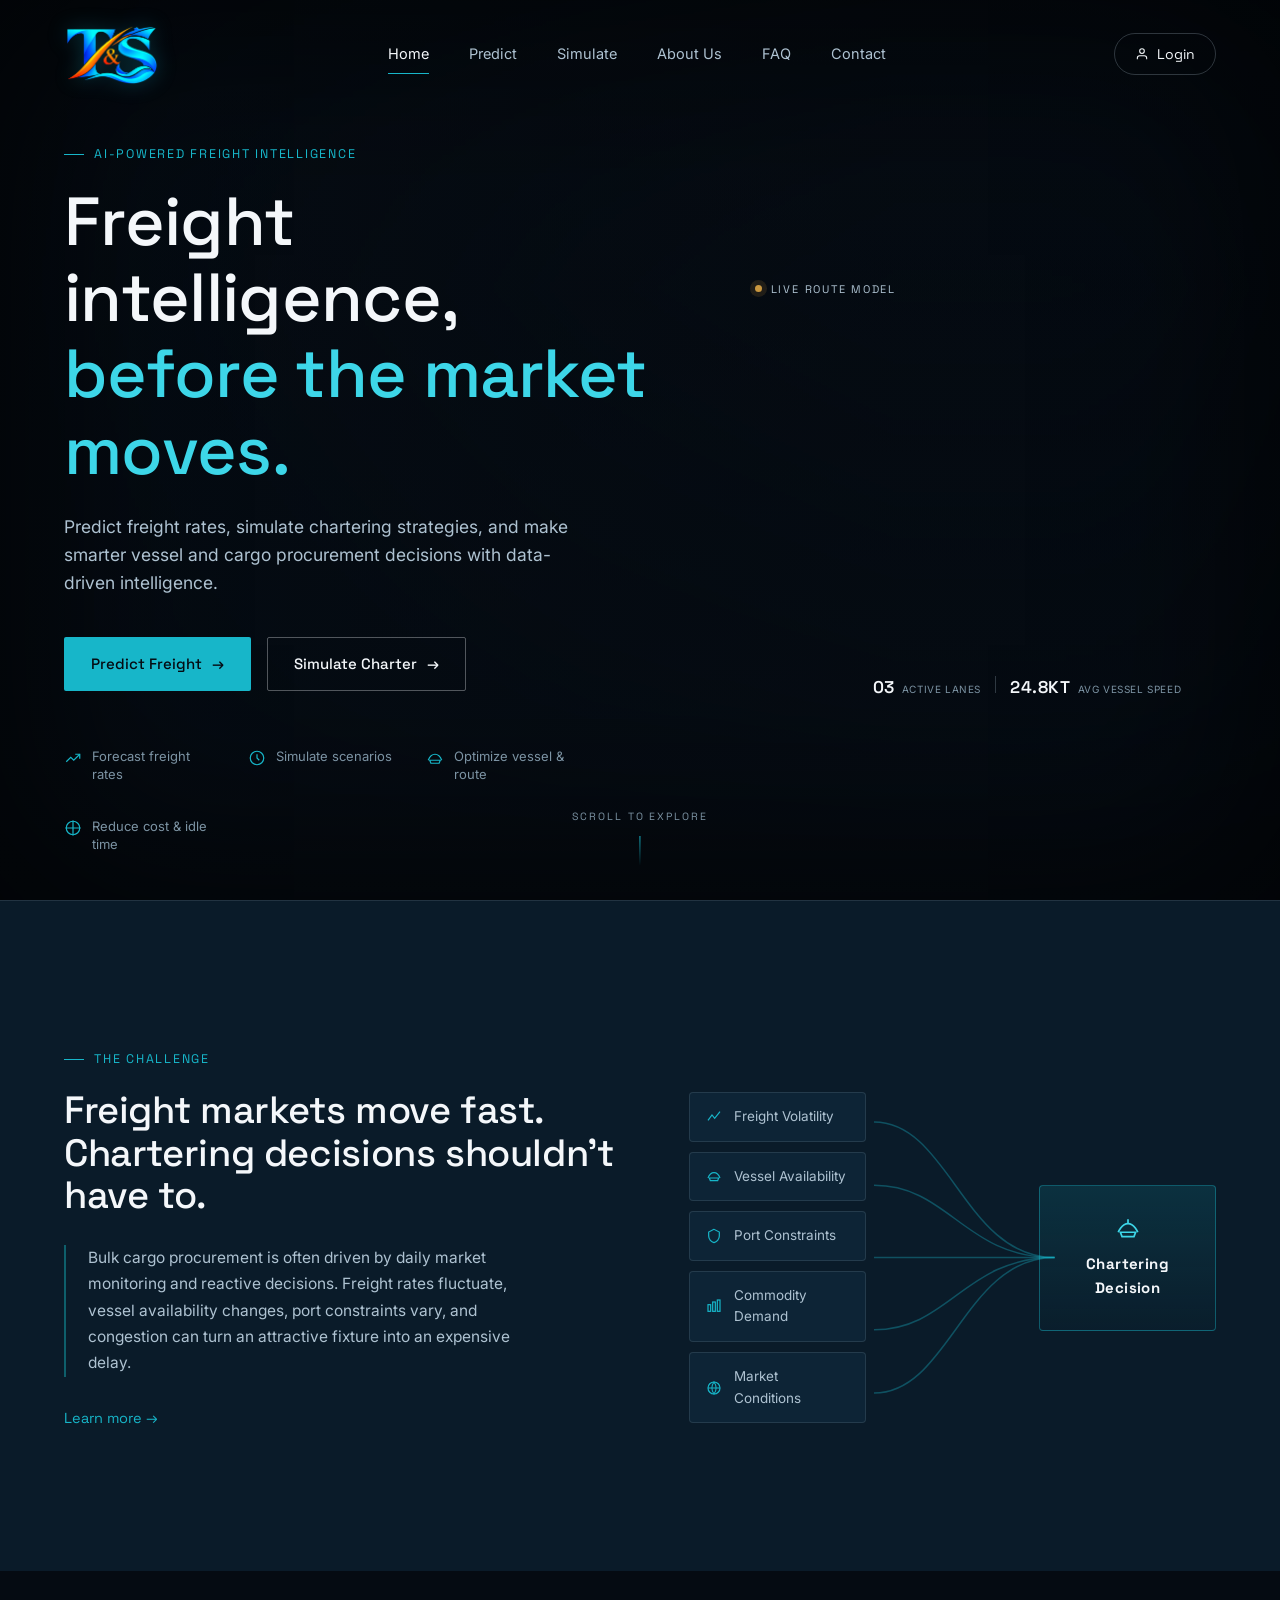
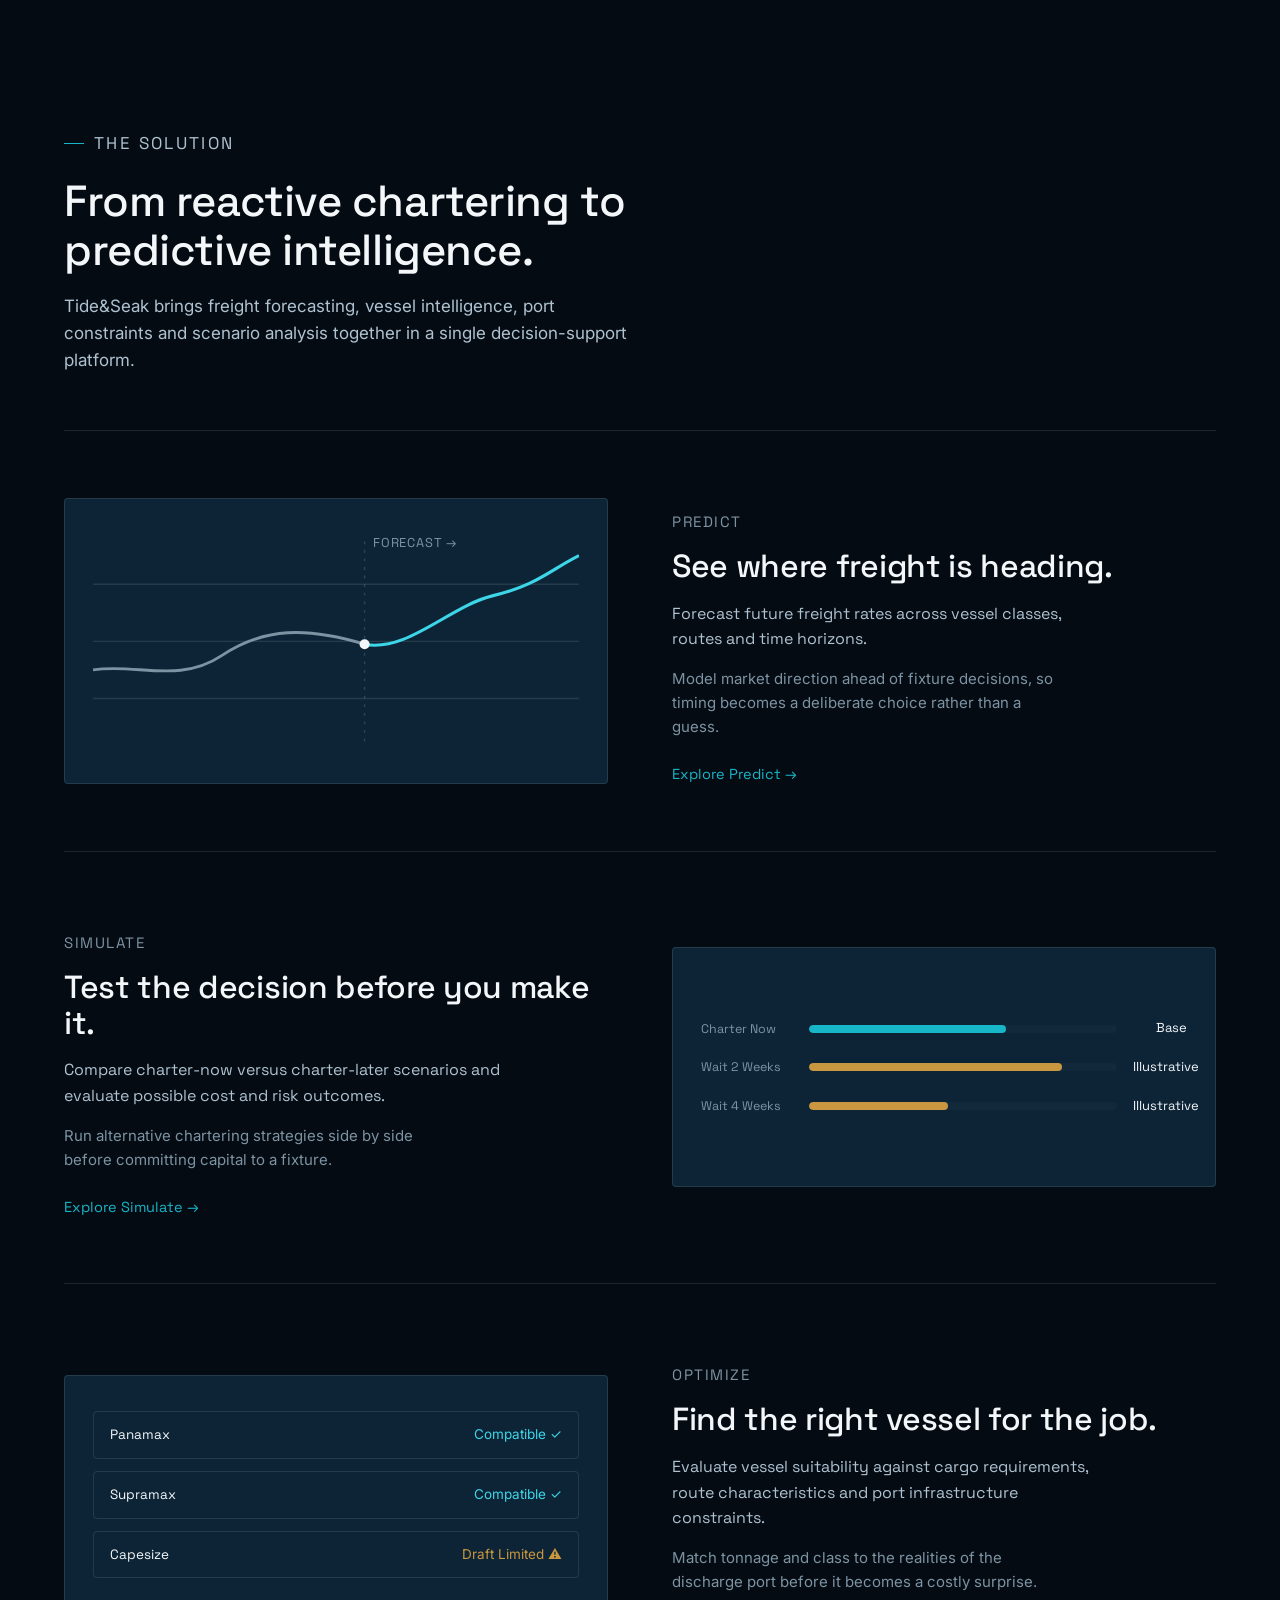
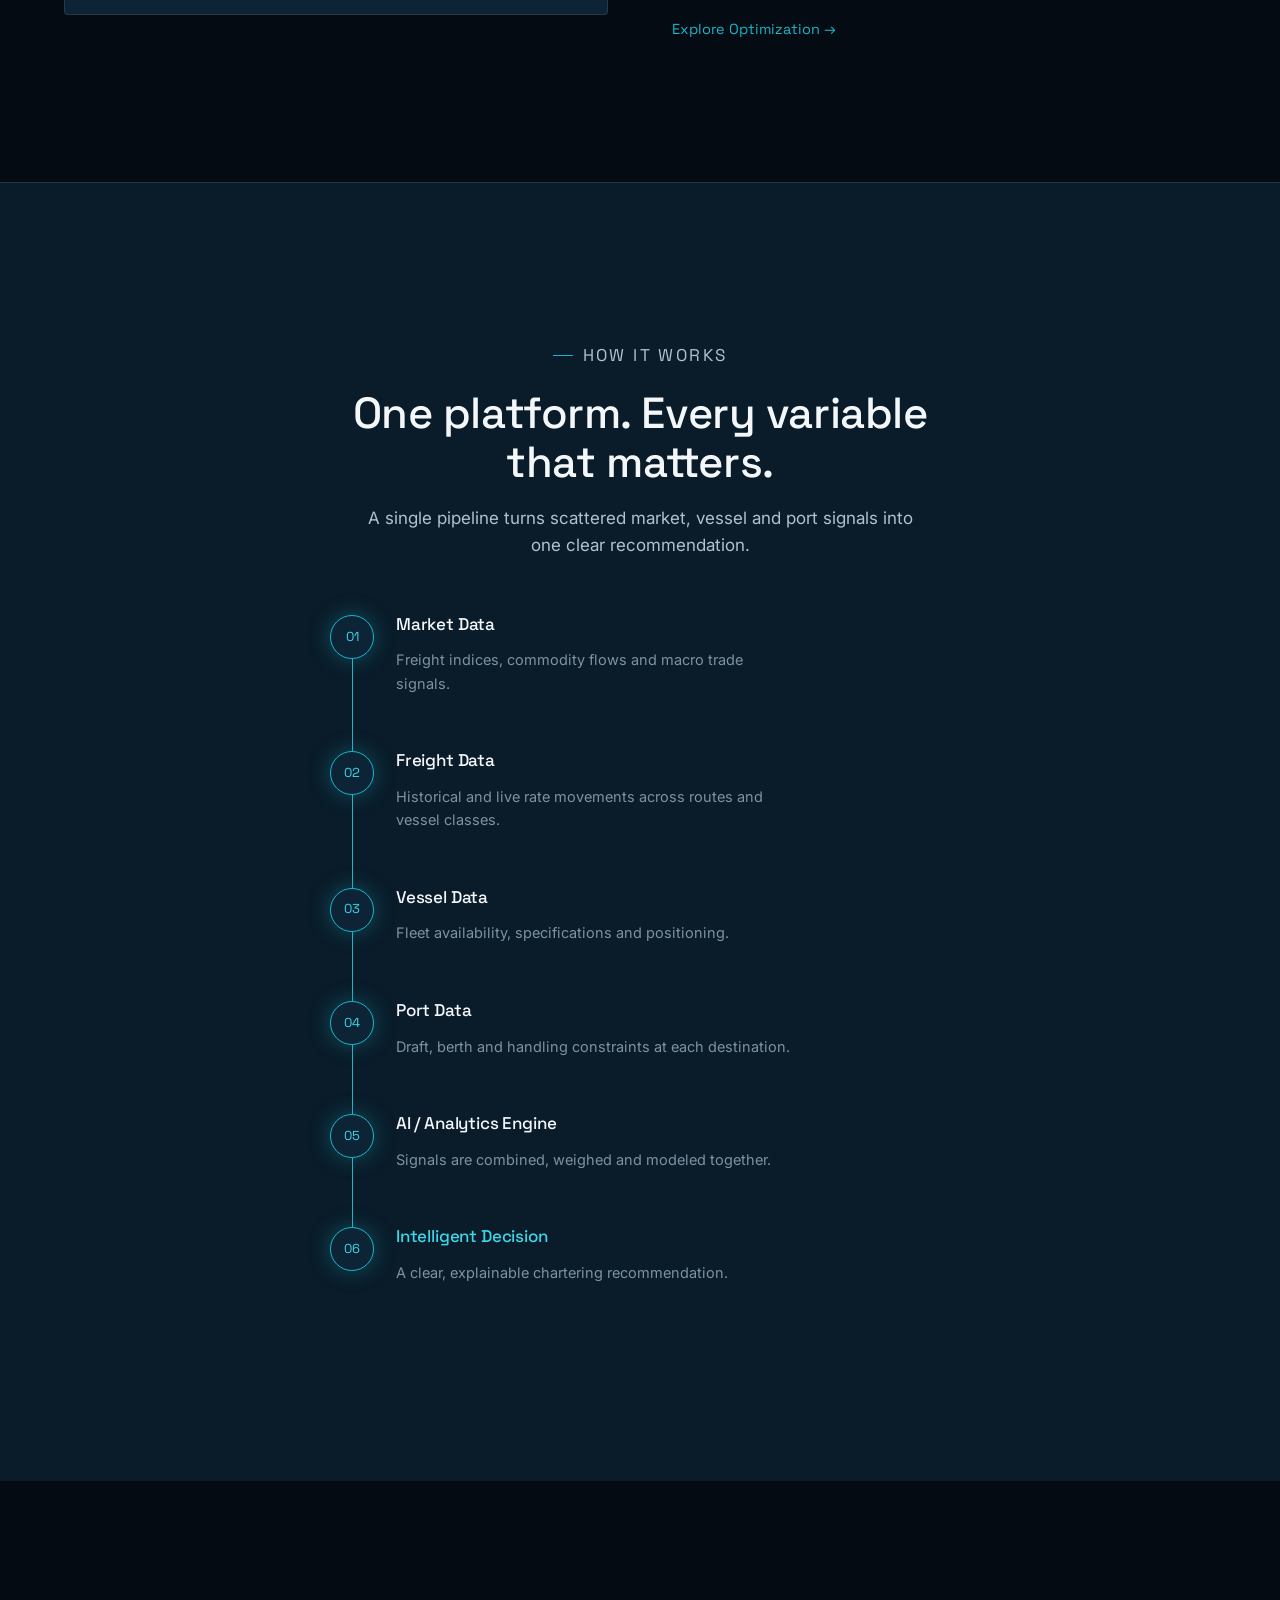
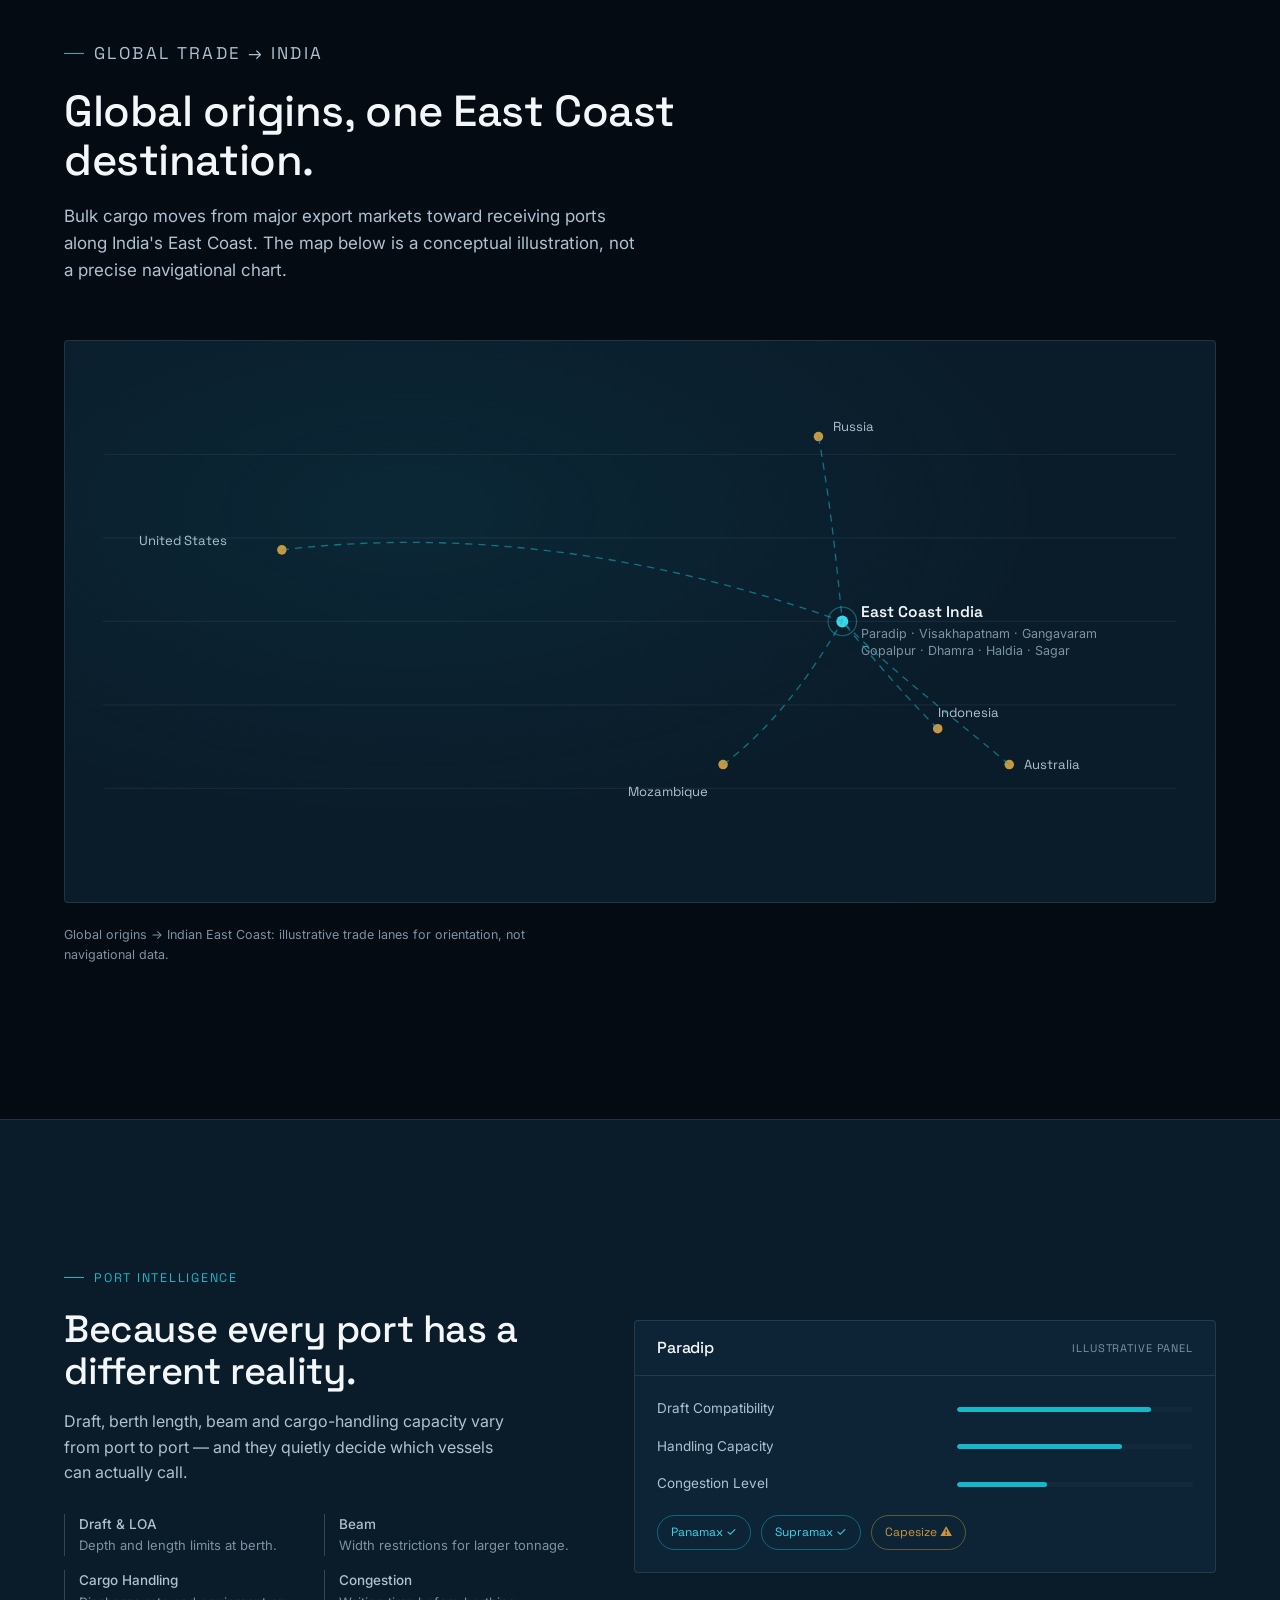
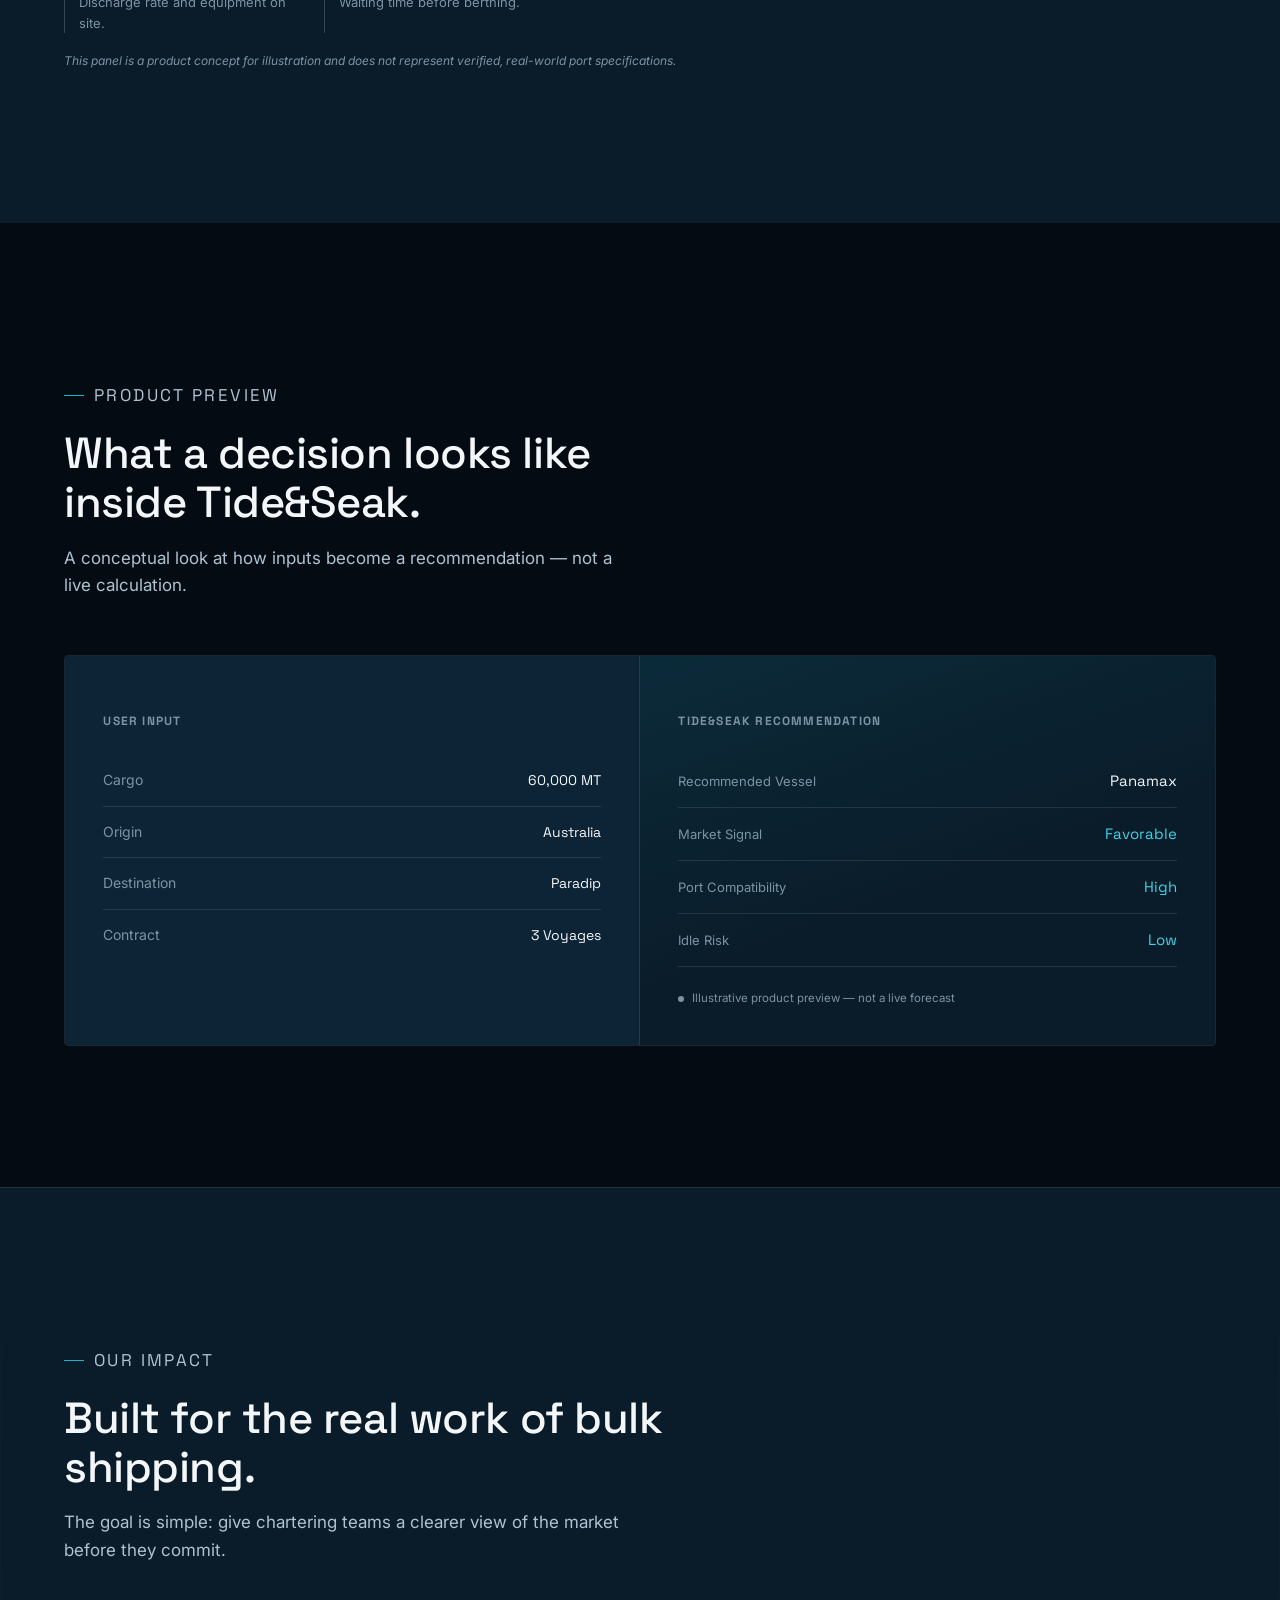
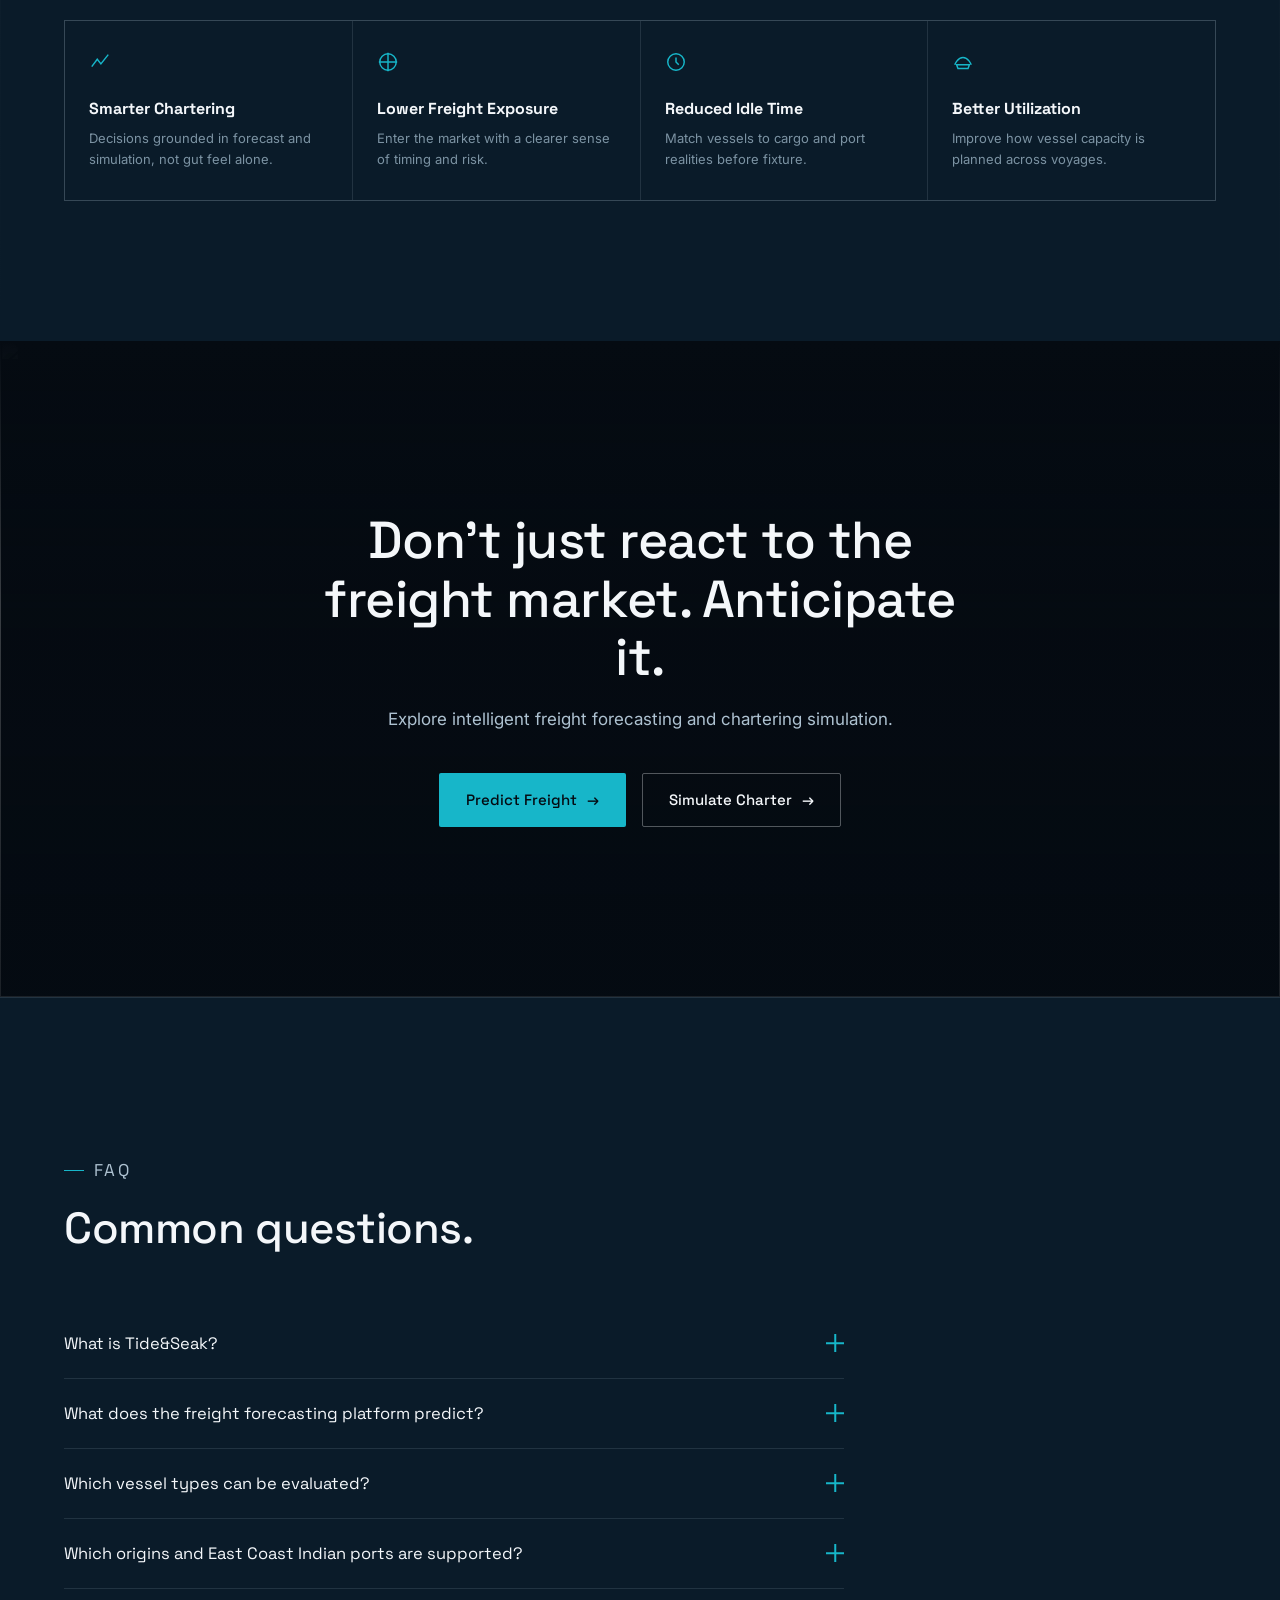
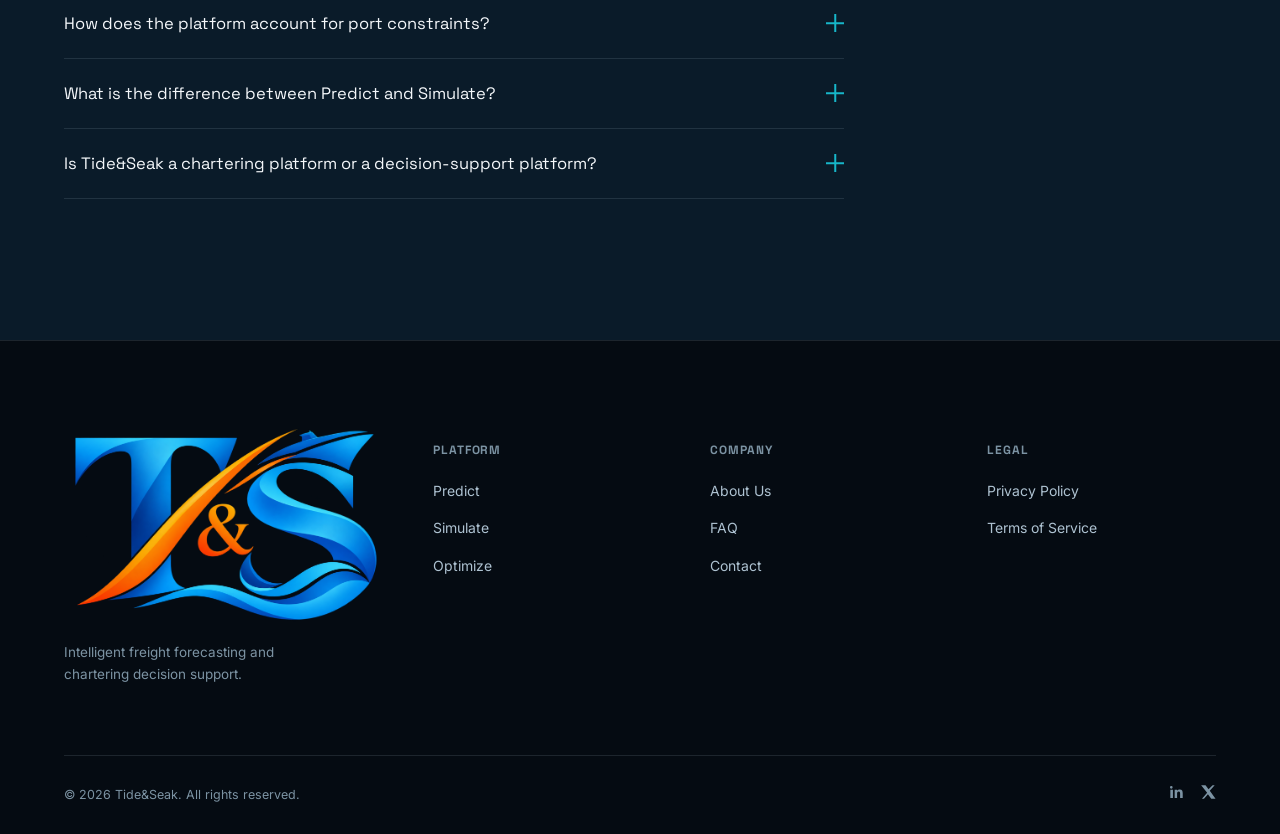
==== index.html @ acdbbe72 "Initial Commit" ====
<!DOCTYPE html>
<html lang="en">
<head>
<meta charset="UTF-8">
<meta name="viewport" content="width=device-width, initial-scale=1.0">
<title>Tide&Seak — Freight Intelligence for Bulk Cargo Chartering</title>
<meta name="description" content="Tide&Seak brings freight forecasting, vessel intelligence, port constraints and scenario analysis together in one decision-support platform for bulk cargo chartering to India's East Coast.">
<link rel="preconnect" href="https://fonts.googleapis.com">
<link rel="preconnect" href="https://fonts.gstatic.com" crossorigin>
<link href="https://fonts.googleapis.com/css2?family=Space+Grotesk:wght@500;600&family=Inter:wght@400;500;600&display=swap" rel="stylesheet">
<link rel="stylesheet" href="css/style.css">
</head>
<body data-page="home">

<!-- ==========================================================================
     NAVBAR
     ========================================================================== -->
<header class="nav" id="siteNav">
  <div class="wrap nav-inner">
    <a href="index.html" class="nav-logo" aria-label="Tide&Seak home">
      <img src="assets/logo/thislogo.png" alt="Tide&Seak">
    </a>

    <nav class="nav-links" aria-label="Primary">
      <a href="index.html" data-page="home">Home</a>
      <a href="predict.html" data-page="predict">Predict</a>
      <a href="simulate.html" data-page="simulate">Simulate</a>
      <a href="about.html" data-page="about">About Us</a>
      <a href="faq.html" data-page="faq">FAQ</a>
      <a href="contact.html" data-page="contact">Contact</a>
    </nav>

    <div class="nav-cta">
      <a href="login.html" class="login-btn">
        <svg width="14" height="14" viewBox="0 0 24 24" fill="none" stroke="currentColor" stroke-width="1.8"><path d="M20 21v-2a4 4 0 0 0-4-4H8a4 4 0 0 0-4 4v2"/><circle cx="12" cy="7" r="4"/></svg>
        Login
      </a>
      <button class="nav-toggle" id="navToggle" aria-label="Open menu" aria-expanded="false">
        <span></span><span></span><span></span>
      </button>
    </div>
  </div>
</header>

<div class="mobile-drawer" id="mobileDrawer">
  <ul>
    <li><a href="index.html" data-page="home">Home</a></li>
    <li><a href="predict.html" data-page="predict">Predict</a></li>
    <li><a href="simulate.html" data-page="simulate">Simulate</a></li>
    <li><a href="about.html" data-page="about">About Us</a></li>
    <li><a href="faq.html" data-page="faq">FAQ</a></li>
    <li><a href="contact.html" data-page="contact">Contact</a></li>
  </ul>
  <a href="login.html" class="btn btn-secondary mobile-login">Login</a>
</div>

<main>

<!-- ==========================================================================
     HERO
     ========================================================================== -->
<section class="hero">
  <div class="hero-bg">
    <img
      src="https://images.unsplash.com/photo-1758549683132-72ac09a3d5b5?auto=format&fit=crop&w=2400&q=80"
      alt="A bulk cargo ship silhouetted against a golden sunset over open ocean"
      loading="eager">
  </div>

  <div class="wrap hero-inner">
    <div class="hero-content">
      <p class="eyebrow">AI-Powered Freight Intelligence</p>
      <h1>Freight intelligence,<span class="accent-line">before the market moves.</span></h1>
      <p class="lede">Predict freight rates, simulate chartering strategies, and make smarter vessel and cargo procurement decisions with data-driven intelligence.</p>

      <div class="hero-ctas">
        <a href="predict.html" class="btn btn-primary">Predict Freight <span class="arrow">→</span></a>
        <a href="simulate.html" class="btn btn-secondary">Simulate Charter <span class="arrow">→</span></a>
      </div>

      <div class="hero-facets">
        <div class="hero-facet">
          <svg width="18" height="18" viewBox="0 0 24 24" fill="none" stroke="currentColor" stroke-width="1.6"><path d="M3 17l6-6 4 4 8-8"/><path d="M15 7h6v6"/></svg>
          <span>Forecast freight rates</span>
        </div>
        <div class="hero-facet">
          <svg width="18" height="18" viewBox="0 0 24 24" fill="none" stroke="currentColor" stroke-width="1.6"><circle cx="12" cy="12" r="9"/><path d="M12 7v5l3 3"/></svg>
          <span>Simulate scenarios</span>
        </div>
        <div class="hero-facet">
          <svg width="18" height="18" viewBox="0 0 24 24" fill="none" stroke="currentColor" stroke-width="1.6"><path d="M3 15s3-8 9-8 9 8 9 8"/><path d="M5 15h14l-1.5 4h-11z"/></svg>
          <span>Optimize vessel &amp; route</span>
        </div>
        <div class="hero-facet">
          <svg width="18" height="18" viewBox="0 0 24 24" fill="none" stroke="currentColor" stroke-width="1.6"><path d="M12 2v20M2 12h20"/><circle cx="12" cy="12" r="9"/></svg>
          <span>Reduce cost &amp; idle time</span>
        </div>
      </div>
    </div>

    <div class="globe-sim" aria-label="Live route simulation showing cargo routes into India's East Coast">
      <div class="globe-hud">
        <span class="globe-pulse"></span>
        <span>LIVE ROUTE MODEL</span>
      </div>
      <div id="globeCanvas" class="globe-canvas" role="img" aria-label="Interactive 3D Earth with animated cargo routes from Australia, Mozambique and Indonesia to India's East Coast"></div>
      <div class="globe-label-layer" id="globeLabels" aria-label="Globe route points">
        <button class="globe-point-label" type="button" data-globe-point="australia" data-name="Australia" data-coordinates="33.86 S, 151.20 E">Australia</button>
        <button class="globe-point-label" type="button" data-globe-point="mozambique" data-name="Mozambique" data-coordinates="25.97 S, 32.58 E">Mozambique</button>
        <button class="globe-point-label" type="button" data-globe-point="indonesia" data-name="Indonesia" data-coordinates="6.20 S, 106.80 E">Indonesia</button>
        <button class="globe-point-label is-target" type="button" data-globe-point="india" data-name="East Coast India" data-coordinates="13.08 N, 80.27 E">East Coast India</button>
        <div class="globe-tooltip" id="globeTooltip" role="status"></div>
      </div>
      <div class="globe-readout"><strong>03</strong><span>active lanes</span><i></i><strong>24.8kt</strong><span>avg vessel speed</span></div>
    </div>
  </div>

  <div class="scroll-cue" aria-hidden="true">
    <span>Scroll to explore</span>
    <span class="line"></span>
  </div>
</section>

<!-- ==========================================================================
     THE PROBLEM
     ========================================================================== -->
<section class="problem" id="problem">
  <div class="wrap">
    <div class="problem-grid">
      <div class="problem-copy reveal">
        <p class="eyebrow">The Challenge</p>
        <h2 style="font-size:clamp(26px,3vw,38px); color:var(--paper);">Freight markets move fast. Chartering decisions shouldn't have to.</h2>
        <blockquote>
          Bulk cargo procurement is often driven by daily market monitoring and reactive decisions. Freight rates fluctuate, vessel availability changes, port constraints vary, and congestion can turn an attractive fixture into an expensive delay.
        </blockquote>
        <div style="margin-top:28px;">
          <a href="about.html" class="btn-ghost">Learn more <span class="arrow">→</span></a>
        </div>
      </div>

      <div class="factor-diagram reveal">
        <div class="factor-list">
          <div class="factor-item"><svg width="16" height="16" viewBox="0 0 24 24" fill="none" stroke="currentColor" stroke-width="1.8"><path d="M3 17l6-8 4 5 8-10"/></svg>Freight Volatility</div>
          <div class="factor-item"><svg width="16" height="16" viewBox="0 0 24 24" fill="none" stroke="currentColor" stroke-width="1.8"><path d="M3 15s3-8 9-8 9 8 9 8"/><path d="M5 15h14l-1.5 4h-11z"/></svg>Vessel Availability</div>
          <div class="factor-item"><svg width="16" height="16" viewBox="0 0 24 24" fill="none" stroke="currentColor" stroke-width="1.8"><path d="M12 2 4 6v6c0 5 4 9 8 10 4-1 8-5 8-10V6z"/></svg>Port Constraints</div>
          <div class="factor-item"><svg width="16" height="16" viewBox="0 0 24 24" fill="none" stroke="currentColor" stroke-width="1.8"><rect x="3" y="10" width="4" height="10"/><rect x="10" y="6" width="4" height="14"/><rect x="17" y="3" width="4" height="17"/></svg>Commodity Demand</div>
          <div class="factor-item"><svg width="16" height="16" viewBox="0 0 24 24" fill="none" stroke="currentColor" stroke-width="1.8"><circle cx="12" cy="12" r="9"/><path d="M3 12h18M12 3a15 15 0 0 1 0 18 15 15 0 0 1 0-18z"/></svg>Market Conditions</div>
        </div>

        <svg class="factor-lines" viewBox="0 0 120 220" preserveAspectRatio="none" aria-hidden="true">
          <path d="M0 20 C 50 20, 60 110, 120 110" fill="none" stroke="#17b6c9" stroke-opacity="0.35" stroke-width="1"/>
          <path d="M0 62 C 50 62, 60 110, 120 110" fill="none" stroke="#17b6c9" stroke-opacity="0.35" stroke-width="1"/>
          <path d="M0 110 C 50 110, 60 110, 120 110" fill="none" stroke="#17b6c9" stroke-opacity="0.35" stroke-width="1"/>
          <path d="M0 158 C 50 158, 60 110, 120 110" fill="none" stroke="#17b6c9" stroke-opacity="0.35" stroke-width="1"/>
          <path d="M0 200 C 50 200, 60 110, 120 110" fill="none" stroke="#17b6c9" stroke-opacity="0.35" stroke-width="1"/>
        </svg>

        <div class="decision-box">
          <svg width="26" height="26" viewBox="0 0 24 24" fill="none" stroke="currentColor" stroke-width="1.6"><path d="M3 15s3-8 9-8 9 8 9 8"/><path d="M5 15h14l-1.5 4h-11z"/><path d="M12 7V3"/></svg>
          <strong>Chartering<br>Decision</strong>
        </div>
      </div>
    </div>
  </div>
</section>

<!-- ==========================================================================
     THE SOLUTION / CAPABILITIES
     ========================================================================== -->
<section class="solution" id="solution">
  <div class="wrap">
    <div class="section-head reveal">
      <p class="eyebrow">The Solution</p>
      <h2>From reactive chartering to predictive intelligence.</h2>
      <p>Tide&amp;Seak brings freight forecasting, vessel intelligence, port constraints and scenario analysis together in a single decision-support platform.</p>
    </div>

    <!-- Predict -->
    <div class="capability reveal">
      <div class="capability-copy">
        <p class="capability-tag">Predict</p>
        <h3>See where freight is heading.</h3>
        <p class="lead">Forecast future freight rates across vessel classes, routes and time horizons.</p>
        <p>Model market direction ahead of fixture decisions, so timing becomes a deliberate choice rather than a guess.</p>
        <div style="margin-top:22px;"><a href="predict.html" class="btn-ghost">Explore Predict <span class="arrow">→</span></a></div>
      </div>
      <div class="capability-viz">
        <svg class="mini-chart" viewBox="0 0 340 160" preserveAspectRatio="xMidYMid meet">
          <line class="grid-line" x1="0" y1="40" x2="340" y2="40"/>
          <line class="grid-line" x1="0" y1="80" x2="340" y2="80"/>
          <line class="grid-line" x1="0" y1="120" x2="340" y2="120"/>
          <line x1="190" y1="10" x2="190" y2="150" stroke="#aec2d1" stroke-opacity="0.2" stroke-dasharray="2 4"/>
          <path class="curve-hist" d="M0 100 C 30 95, 60 110, 90 90 S 150 70, 190 82" fill="none" stroke-width="2"/>
          <path class="curve-fore" d="M190 82 C 220 88, 250 55, 280 48 S 320 30, 340 20" fill="none" stroke-width="2.2"/>
          <circle cx="190" cy="82" r="3.5" fill="#f4f7fa"/>
          <text x="196" y="14" fill="#7c93a3" font-family="Space Grotesk, sans-serif" font-size="9" letter-spacing="0.06em">FORECAST →</text>
        </svg>
      </div>
    </div>

    <!-- Simulate -->
    <div class="capability reveal">
      <div class="capability-copy">
        <p class="capability-tag">Simulate</p>
        <h3>Test the decision before you make it.</h3>
        <p class="lead">Compare charter-now versus charter-later scenarios and evaluate possible cost and risk outcomes.</p>
        <p>Run alternative chartering strategies side by side before committing capital to a fixture.</p>
        <div style="margin-top:22px;"><a href="simulate.html" class="btn-ghost">Explore Simulate <span class="arrow">→</span></a></div>
      </div>
      <div class="capability-viz">
        <div class="sim-compare">
          <div class="sim-row">
            <span class="sim-label">Charter Now</span>
            <div class="sim-bar-track"><div class="sim-bar-fill now" style="--fill:64%"></div></div>
            <span class="sim-value">Base</span>
          </div>
          <div class="sim-row">
            <span class="sim-label">Wait 2 Weeks</span>
            <div class="sim-bar-track"><div class="sim-bar-fill wait" style="--fill:82%"></div></div>
            <span class="sim-value">Illustrative</span>
          </div>
          <div class="sim-row">
            <span class="sim-label">Wait 4 Weeks</span>
            <div class="sim-bar-track"><div class="sim-bar-fill wait" style="--fill:45%"></div></div>
            <span class="sim-value">Illustrative</span>
          </div>
        </div>
      </div>
    </div>

    <!-- Optimize -->
    <div class="capability reveal">
      <div class="capability-copy">
        <p class="capability-tag">Optimize</p>
        <h3>Find the right vessel for the job.</h3>
        <p class="lead">Evaluate vessel suitability against cargo requirements, route characteristics and port infrastructure constraints.</p>
        <p>Match tonnage and class to the realities of the discharge port before it becomes a costly surprise.</p>
        <div style="margin-top:22px;"><a href="predict.html" class="btn-ghost">Explore Optimization <span class="arrow">→</span></a></div>
      </div>
      <div class="capability-viz">
        <div class="vessel-match">
          <div class="vessel-row"><span class="name">Panamax</span><span class="status-ok">Compatible ✓</span></div>
          <div class="vessel-row"><span class="name">Supramax</span><span class="status-ok">Compatible ✓</span></div>
          <div class="vessel-row"><span class="name">Capesize</span><span class="status-warn">Draft Limited ⚠</span></div>
        </div>
      </div>
    </div>
  </div>
</section>

<!-- ==========================================================================
     HOW IT WORKS
     ========================================================================== -->
<section class="hiw" id="how-it-works">
  <div class="wrap">
    <div class="section-head reveal" style="margin-left:auto; margin-right:auto; text-align:center;">
      <p class="eyebrow" style="justify-content:center;">How It Works</p>
      <h2>One platform. Every variable that matters.</h2>
      <p style="margin-left:auto; margin-right:auto;">A single pipeline turns scattered market, vessel and port signals into one clear recommendation.</p>
    </div>

    <div class="flow">
      <div class="flow-step reveal">
        <div class="flow-marker"><div class="flow-node">01</div><div class="flow-line"></div></div>
        <div class="flow-body"><h4>Market Data</h4><p>Freight indices, commodity flows and macro trade signals.</p></div>
      </div>
      <div class="flow-step reveal">
        <div class="flow-marker"><div class="flow-node">02</div><div class="flow-line"></div></div>
        <div class="flow-body"><h4>Freight Data</h4><p>Historical and live rate movements across routes and vessel classes.</p></div>
      </div>
      <div class="flow-step reveal">
        <div class="flow-marker"><div class="flow-node">03</div><div class="flow-line"></div></div>
        <div class="flow-body"><h4>Vessel Data</h4><p>Fleet availability, specifications and positioning.</p></div>
      </div>
      <div class="flow-step reveal">
        <div class="flow-marker"><div class="flow-node">04</div><div class="flow-line"></div></div>
        <div class="flow-body"><h4>Port Data</h4><p>Draft, berth and handling constraints at each destination.</p></div>
      </div>
      <div class="flow-step reveal">
        <div class="flow-marker"><div class="flow-node">05</div><div class="flow-line"></div></div>
        <div class="flow-body"><h4>AI / Analytics Engine</h4><p>Signals are combined, weighed and modeled together.</p></div>
      </div>
      <div class="flow-step reveal">
        <div class="flow-marker"><div class="flow-node">06</div></div>
        <div class="flow-body final"><h4>Intelligent Decision</h4><p>A clear, explainable chartering recommendation.</p></div>
      </div>
    </div>
  </div>
</section>

<!-- ==========================================================================
     GLOBAL TRADE → INDIA
     ========================================================================== -->
<section class="trade" id="global-trade">
  <div class="wrap">
    <div class="section-head reveal">
      <p class="eyebrow">Global Trade → India</p>
      <h2>Global origins, one East Coast destination.</h2>
      <p>Bulk cargo moves from major export markets toward receiving ports along India's East Coast. The map below is a conceptual illustration, not a precise navigational chart.</p>
    </div>

    <div class="trade-map-wrap reveal">
      <svg class="trade-map" viewBox="0 0 900 420" preserveAspectRatio="xMidYMid meet" role="img" aria-label="Stylized map showing shipping routes from Australia, the United States, Mozambique, Indonesia and Russia converging on India's East Coast">
        <!-- faint contour grid -->
        <g stroke="#aec2d1" stroke-opacity="0.08">
          <line x1="0" y1="70" x2="900" y2="70"/>
          <line x1="0" y1="140" x2="900" y2="140"/>
          <line x1="0" y1="210" x2="900" y2="210"/>
          <line x1="0" y1="280" x2="900" y2="280"/>
          <line x1="0" y1="350" x2="900" y2="350"/>
        </g>

        <!-- destination: East Coast India -->
        <circle cx="620" cy="210" r="5" fill="#3dd6e8"/>
        <circle cx="620" cy="210" r="12" fill="none" stroke="#3dd6e8" stroke-opacity="0.35"/>
        <text x="636" y="206" fill="#f4f7fa" font-family="Space Grotesk, sans-serif" font-size="13" font-weight="600">East Coast India</text>
        <text x="636" y="224" fill="#7c93a3" font-family="Inter, sans-serif" font-size="10.5">Paradip · Visakhapatnam · Gangavaram</text>
        <text x="636" y="238" fill="#7c93a3" font-family="Inter, sans-serif" font-size="10.5">Gopalpur · Dhamra · Haldia · Sagar</text>

        <!-- origins -->
        <circle cx="760" cy="330" r="4" fill="#c9973f"/>
        <text x="772" y="334" fill="#aec2d1" font-family="Space Grotesk, sans-serif" font-size="11">Australia</text>

        <circle cx="150" cy="150" r="4" fill="#c9973f"/>
        <text x="30" y="146" fill="#aec2d1" font-family="Space Grotesk, sans-serif" font-size="11">United States</text>

        <circle cx="520" cy="330" r="4" fill="#c9973f"/>
        <text x="440" y="356" fill="#aec2d1" font-family="Space Grotesk, sans-serif" font-size="11">Mozambique</text>

        <circle cx="700" cy="300" r="4" fill="#c9973f"/>
        <text x="700" y="290" fill="#aec2d1" font-family="Space Grotesk, sans-serif" font-size="11">Indonesia</text>

        <circle cx="600" cy="55" r="4" fill="#c9973f"/>
        <text x="612" y="50" fill="#aec2d1" font-family="Space Grotesk, sans-serif" font-size="11">Russia</text>

        <!-- animated routes -->
        <path class="trade-route" d="M760 330 C 700 280, 660 250, 620 210"/>
        <path class="trade-route" d="M150 150 C 320 130, 480 160, 620 210"/>
        <path class="trade-route" d="M520 330 C 560 300, 590 260, 620 210"/>
        <path class="trade-route" d="M700 300 C 670 270, 645 240, 620 210"/>
        <path class="trade-route" d="M600 55 C 610 110, 615 160, 620 210"/>
      </svg>
    </div>

    <p class="trade-note reveal">Global origins → Indian East Coast: illustrative trade lanes for orientation, not navigational data.</p>
  </div>
</section>

<!-- ==========================================================================
     PORT INTELLIGENCE
     ========================================================================== -->
<section class="ports" id="ports">
  <div class="wrap">
    <div class="ports-grid">
      <div class="reveal">
        <p class="eyebrow">Port Intelligence</p>
        <h2 style="font-size:clamp(26px,3vw,38px); color:var(--paper);">Because every port has a different reality.</h2>
        <p style="color:var(--fog); margin-top:16px; max-width:44ch;">Draft, berth length, beam and cargo-handling capacity vary from port to port — and they quietly decide which vessels can actually call.</p>

        <div class="constraint-list">
          <div class="constraint-item"><strong>Draft &amp; LOA</strong>Depth and length limits at berth.</div>
          <div class="constraint-item"><strong>Beam</strong>Width restrictions for larger tonnage.</div>
          <div class="constraint-item"><strong>Cargo Handling</strong>Discharge rate and equipment on site.</div>
          <div class="constraint-item"><strong>Congestion</strong>Waiting time before berthing.</div>
        </div>
      </div>

      <div class="port-panel reveal">
        <div class="port-panel-head">
          <h4>Paradip</h4>
          <span>Illustrative Panel</span>
        </div>
        <div class="port-panel-body">
          <div class="port-metric"><span class="port-metric-label">Draft Compatibility</span><div class="port-metric-bar"><div class="port-metric-fill" style="width:82%;"></div></div></div>
          <div class="port-metric"><span class="port-metric-label">Handling Capacity</span><div class="port-metric-bar"><div class="port-metric-fill" style="width:70%;"></div></div></div>
          <div class="port-metric"><span class="port-metric-label">Congestion Level</span><div class="port-metric-bar"><div class="port-metric-fill" style="width:38%;"></div></div></div>

          <div class="vessel-compat">
            <span class="compat-chip ok">Panamax ✓</span>
            <span class="compat-chip ok">Supramax ✓</span>
            <span class="compat-chip warn">Capesize ⚠</span>
          </div>
        </div>
      </div>
    </div>
    <p class="disclaimer-note reveal">This panel is a product concept for illustration and does not represent verified, real-world port specifications.</p>
  </div>
</section>

<!-- ==========================================================================
     PRODUCT EXPERIENCE PREVIEW
     ========================================================================== -->
<section class="preview" id="preview">
  <div class="wrap">
    <div class="section-head reveal">
      <p class="eyebrow">Product Preview</p>
      <h2>What a decision looks like inside Tide&amp;Seak.</h2>
      <p>A conceptual look at how inputs become a recommendation — not a live calculation.</p>
    </div>

    <div class="preview-panel reveal">
      <div class="preview-input">
        <h5>User Input</h5>
        <div class="preview-field"><span>Cargo</span><span>60,000 MT</span></div>
        <div class="preview-field"><span>Origin</span><span>Australia</span></div>
        <div class="preview-field"><span>Destination</span><span>Paradip</span></div>
        <div class="preview-field"><span>Contract</span><span>3 Voyages</span></div>
      </div>
      <div class="preview-output">
        <h5>Tide&amp;Seak Recommendation</h5>
        <div class="preview-result"><span class="r-label">Recommended Vessel</span><span class="r-value">Panamax</span></div>
        <div class="preview-result"><span class="r-label">Market Signal</span><span class="r-value good">Favorable</span></div>
        <div class="preview-result"><span class="r-label">Port Compatibility</span><span class="r-value good">High</span></div>
        <div class="preview-result"><span class="r-label">Idle Risk</span><span class="r-value good">Low</span></div>
        <span class="preview-flag">Illustrative product preview — not a live forecast</span>
      </div>
    </div>
  </div>
</section>

<!-- ==========================================================================
     TRUST / IMPACT
     ========================================================================== -->
<section class="impact" id="impact">
  <div class="impact-bg">
    <img src="https://images.unsplash.com/photo-1722413890417-67b8ce3f4005?auto=format&fit=crop&w=2000&q=75" alt="" loading="lazy">
  </div>
  <div class="wrap impact-inner">
    <div class="section-head reveal">
      <p class="eyebrow">Our Impact</p>
      <h2>Built for the real work of bulk shipping.</h2>
      <p>The goal is simple: give chartering teams a clearer view of the market before they commit.</p>
    </div>

    <div class="impact-grid reveal-stagger">
      <div class="impact-item">
        <svg width="22" height="22" viewBox="0 0 24 24" fill="none" stroke="currentColor" stroke-width="1.6"><path d="M3 17l6-8 4 5 8-10"/></svg>
        <strong>Smarter Chartering</strong>
        <p>Decisions grounded in forecast and simulation, not gut feel alone.</p>
      </div>
      <div class="impact-item">
        <svg width="22" height="22" viewBox="0 0 24 24" fill="none" stroke="currentColor" stroke-width="1.6"><path d="M12 2v20M2 12h20"/><circle cx="12" cy="12" r="9"/></svg>
        <strong>Lower Freight Exposure</strong>
        <p>Enter the market with a clearer sense of timing and risk.</p>
      </div>
      <div class="impact-item">
        <svg width="22" height="22" viewBox="0 0 24 24" fill="none" stroke="currentColor" stroke-width="1.6"><circle cx="12" cy="12" r="9"/><path d="M12 7v5l3 3"/></svg>
        <strong>Reduced Idle Time</strong>
        <p>Match vessels to cargo and port realities before fixture.</p>
      </div>
      <div class="impact-item">
        <svg width="22" height="22" viewBox="0 0 24 24" fill="none" stroke="currentColor" stroke-width="1.6"><path d="M3 15s3-8 9-8 9 8 9 8"/><path d="M5 15h14l-1.5 4h-11z"/></svg>
        <strong>Better Utilization</strong>
        <p>Improve how vessel capacity is planned across voyages.</p>
      </div>
    </div>
  </div>
</section>

<!-- ==========================================================================
     FINAL CTA
     ========================================================================== -->
<section class="final-cta">
  <div class="final-cta-bg">
    <img src="https://images.unsplash.com/photo-1568347877321-f8935c7dc5a3?auto=format&fit=crop&w=2000&q=75" alt="" loading="lazy">
  </div>
  <div class="wrap final-cta-inner reveal">
    <h2>Don't just react to the freight market. Anticipate it.</h2>
    <p>Explore intelligent freight forecasting and chartering simulation.</p>
    <div class="hero-ctas">
      <a href="predict.html" class="btn btn-primary">Predict Freight <span class="arrow">→</span></a>
      <a href="simulate.html" class="btn btn-secondary">Simulate Charter <span class="arrow">→</span></a>
    </div>
  </div>
</section>

<!-- ==========================================================================
     FAQ
     ========================================================================== -->
<section class="faq" id="faq">
  <div class="wrap">
    <div class="section-head reveal">
      <p class="eyebrow">FAQ</p>
      <h2>Common questions.</h2>
    </div>

    <div class="faq-list">
      <div class="faq-item reveal">
        <button class="faq-question" aria-expanded="false">What is Tide&amp;Seak?<span class="faq-icon"></span></button>
        <div class="faq-answer"><div class="faq-answer-inner">Tide&amp;Seak is a freight intelligence and chartering decision-support platform for bulk cargo procurement, focused on voyages into India's East Coast.</div></div>
      </div>
      <div class="faq-item reveal">
        <button class="faq-question" aria-expanded="false">What does the freight forecasting platform predict?<span class="faq-icon"></span></button>
        <div class="faq-answer"><div class="faq-answer-inner">Predict is built to forecast freight rate movement across vessel classes, routes and time horizons, helping teams anticipate market direction before fixing a vessel.</div></div>
      </div>
      <div class="faq-item reveal">
        <button class="faq-question" aria-expanded="false">Which vessel types can be evaluated?<span class="faq-icon"></span></button>
        <div class="faq-answer"><div class="faq-answer-inner">The platform is designed around common bulk vessel classes such as Supramax, Panamax and Capesize, evaluated against cargo and port requirements.</div></div>
      </div>
      <div class="faq-item reveal">
        <button class="faq-question" aria-expanded="false">Which origins and East Coast Indian ports are supported?<span class="faq-icon"></span></button>
        <div class="faq-answer"><div class="faq-answer-inner">The current focus spans origins including Australia, the United States, Mozambique, Indonesia and Russia, into East Coast Indian ports such as Paradip, Visakhapatnam, Gangavaram, Gopalpur, Dhamra, Haldia and Sagar-Sandheads.</div></div>
      </div>
      <div class="faq-item reveal">
        <button class="faq-question" aria-expanded="false">How does the platform account for port constraints?<span class="faq-icon"></span></button>
        <div class="faq-answer"><div class="faq-answer-inner">Port intelligence factors such as draft, LOA, beam and handling capacity are considered alongside market and vessel data to assess practical vessel-to-port fit.</div></div>
      </div>
      <div class="faq-item reveal">
        <button class="faq-question" aria-expanded="false">What is the difference between Predict and Simulate?<span class="faq-icon"></span></button>
        <div class="faq-answer"><div class="faq-answer-inner">Predict forecasts where freight rates are heading. Simulate lets you test specific chartering strategies — such as charter-now versus charter-later — against those conditions.</div></div>
      </div>
      <div class="faq-item reveal">
        <button class="faq-question" aria-expanded="false">Is Tide&amp;Seak a chartering platform or a decision-support platform?<span class="faq-icon"></span></button>
        <div class="faq-answer"><div class="faq-answer-inner">Tide&amp;Seak is a decision-support platform. It informs chartering and procurement decisions rather than executing fixtures directly.</div></div>
      </div>
    </div>
  </div>
</section>

</main>

<!-- ==========================================================================
     FOOTER
     ========================================================================== -->
<footer class="site-footer">
  <div class="wrap">
    <div class="footer-top">
      <div class="footer-brand">
        <img src="assets/logo/thislogo.png" alt="Tide&Seak">
        <p>Intelligent freight forecasting and chartering decision support.</p>
      </div>
      <div class="footer-col">
        <h6>Platform</h6>
        <ul>
          <li><a href="predict.html">Predict</a></li>
          <li><a href="simulate.html">Simulate</a></li>
          <li><a href="predict.html">Optimize</a></li>
        </ul>
      </div>
      <div class="footer-col">
        <h6>Company</h6>
        <ul>
          <li><a href="about.html">About Us</a></li>
          <li><a href="faq.html">FAQ</a></li>
          <li><a href="contact.html">Contact</a></li>
        </ul>
      </div>
      <div class="footer-col">
        <h6>Legal</h6>
        <ul>
          <li><a href="#">Privacy Policy</a></li>
          <li><a href="#">Terms of Service</a></li>
        </ul>
      </div>
    </div>
    <div class="footer-bottom">
      <span>© 2026 Tide&amp;Seak. All rights reserved.</span>
      <div class="footer-social">
        <a href="#" aria-label="LinkedIn"><svg width="16" height="16" viewBox="0 0 24 24" fill="currentColor"><path d="M6.94 5a2 2 0 1 1-4 0 2 2 0 0 1 4 0zM3.5 8.5h3.9V21H3.5zM10 8.5h3.7v1.7h.05c.52-.98 1.78-2 3.67-2 3.93 0 4.65 2.5 4.65 5.76V21h-3.9v-6.3c0-1.5-.03-3.44-2.1-3.44-2.1 0-2.42 1.6-2.42 3.34V21H10z"/></svg></a>
        <a href="#" aria-label="X (Twitter)"><svg width="16" height="16" viewBox="0 0 24 24" fill="currentColor"><path d="M18.9 2H22l-7.3 8.3L23.3 22H16.9l-5-6.6L6 22H2.9l7.8-8.9L1.7 2h6.6l4.5 6z"/></svg></a>
      </div>
    </div>
  </div>
</footer>

<script src="https://cdn.jsdelivr.net/npm/three@0.128.0/build/three.min.js"></script>
<script src="https://cdn.jsdelivr.net/npm/three@0.128.0/examples/js/controls/OrbitControls.js"></script>
<script src="js/main.js"></script>
</body>
</html>
---- css/style.css ----
/* ==========================================================================
   Tide&Seak — Design System
   ========================================================================== */

:root {
  /* Color */
  --ink:        #050b12;
  --navy-900:   #0a1b29;
  --navy-800:   #0d2436;
  --navy-700:   #12293b;
  --navy-600:   #1a3a50;
  --hairline:   rgba(175, 194, 209, 0.14);
  --hairline-strong: rgba(175, 194, 209, 0.26);
  --teal:       #17b6c9;
  --teal-bright:#3dd6e8;
  --teal-dim:   #0e5f6b;
  --gold:       #c9973f;
  --fog:        #aec2d1;
  --fog-dim:    #7c93a3;
  --paper:      #f4f7fa;

  /* Type */
  --font-display: 'Space Grotesk', 'Inter', sans-serif;
  --font-body: 'Inter', sans-serif;

  /* Spacing / layout */
  --gutter: clamp(24px, 5vw, 96px);
  --section-pad: clamp(80px, 11vw, 160px);
  --radius-sm: 2px;
  --radius-md: 4px;
  --max-width: 1360px;

  --ease-out: cubic-bezier(0.16, 1, 0.3, 1);
  --dur-fast: 220ms;
  --dur-med: 480ms;
}

* { box-sizing: border-box; }

html {
  scroll-behavior: smooth;
  -webkit-font-smoothing: antialiased;
}

@media (prefers-reduced-motion: reduce) {
  html { scroll-behavior: auto; }
  *, *::before, *::after {
    animation-duration: 0.01ms !important;
    animation-iteration-count: 1 !important;
    transition-duration: 0.01ms !important;
    scroll-behavior: auto !important;
  }
}

body {
  margin: 0;
  background: var(--ink);
  color: var(--paper);
  font-family: var(--font-body);
  font-size: 16px;
  line-height: 1.6;
  overflow-x: hidden;
}

img { max-width: 100%; display: block; }
a { color: inherit; text-decoration: none; }
button { font-family: inherit; cursor: pointer; }
ul { list-style: none; margin: 0; padding: 0; }

.wrap {
  max-width: var(--max-width);
  margin: 0 auto;
  padding-left: var(--gutter);
  padding-right: var(--gutter);
}

section { position: relative; }

/* Focus states */
a:focus-visible,
button:focus-visible,
.faq-question:focus-visible {
  outline: 2px solid var(--teal-bright);
  outline-offset: 3px;
  border-radius: var(--radius-sm);
}

/* ---- Typography ---- */

h1, h2, h3, h4 {
  font-family: var(--font-display);
  font-weight: 500;
  line-height: 1.12;
  margin: 0;
  letter-spacing: -0.01em;
}

.eyebrow {
  display: inline-flex;
  align-items: center;
  gap: 10px;
  font-family: var(--font-display);
  font-size: 12.5px;
  letter-spacing: 0.14em;
  text-transform: uppercase;
  color: var(--teal);
  margin: 0 0 20px;
}

.eyebrow::before {
  content: '';
  width: 20px;
  height: 1px;
  background: var(--teal);
}

.section-head {
  max-width: 640px;
  margin-bottom: 56px;
}

.section-head h2 {
  font-size: clamp(28px, 3.4vw, 44px);
  color: var(--paper);
}

.section-head p {
  margin-top: 18px;
  font-size: 17px;
  color: var(--fog);
  max-width: 52ch;
}

.mono-num {
  font-family: var(--font-display);
  font-variant-numeric: tabular-nums;
}

/* ---- Buttons ---- */

.btn {
  display: inline-flex;
  align-items: center;
  gap: 10px;
  font-family: var(--font-display);
  font-size: 15px;
  font-weight: 500;
  padding: 14px 26px;
  border-radius: var(--radius-sm);
  border: 1px solid transparent;
  transition: transform var(--dur-fast) var(--ease-out),
              background var(--dur-fast) var(--ease-out),
              border-color var(--dur-fast) var(--ease-out),
              color var(--dur-fast) var(--ease-out);
  white-space: nowrap;
}

.btn .arrow { transition: transform var(--dur-fast) var(--ease-out); }
.btn:hover .arrow { transform: translateX(4px); }
.btn:active { transform: translateY(1px); }

.btn-primary {
  background: var(--teal);
  color: var(--ink);
}
.btn-primary:hover { background: var(--teal-bright); }

.btn-secondary {
  background: transparent;
  border-color: rgba(244, 247, 250, 0.32);
  color: var(--paper);
}
.btn-secondary:hover {
  border-color: var(--teal);
  color: var(--teal-bright);
}

.btn-ghost {
  color: var(--teal);
  font-family: var(--font-display);
  font-size: 14.5px;
  gap: 8px;
}
.btn-ghost .arrow { transition: transform var(--dur-fast) var(--ease-out); }
.btn-ghost:hover .arrow { transform: translateX(4px); }
.btn-ghost:hover { color: var(--teal-bright); }

/* ==========================================================================
   Navbar
   ========================================================================== */

.nav {
  position: fixed;
  top: 0;
  left: 0;
  right: 0;
  z-index: 100;
  padding: 22px 0;
  border-bottom: 1px solid transparent;
  transition: background var(--dur-med) var(--ease-out),
              border-color var(--dur-med) var(--ease-out),
              padding var(--dur-med) var(--ease-out);
}

.nav.is-scrolled {
  background: rgba(5, 11, 18, 0.82);
  backdrop-filter: blur(14px);
  -webkit-backdrop-filter: blur(14px);
  border-bottom-color: var(--hairline);
  padding: 14px 0;
}

.nav-inner {
  display: flex;
  align-items: center;
  justify-content: space-between;
  gap: 24px;
}

.nav-logo { display: flex; align-items: center; }
.nav-logo img {
  height: 64px;
  width: auto;
  filter: saturate(1.5) contrast(1.18) brightness(1.16) drop-shadow(0 0 10px rgba(23, 182, 201, 0.3));
  transition: filter var(--dur-fast) var(--ease-out), transform var(--dur-fast) var(--ease-out);
}
.nav-logo:hover img {
  filter: saturate(1.75) contrast(1.2) brightness(1.24) drop-shadow(0 0 16px rgba(61, 214, 232, 0.55));
  transform: translateY(-1px) rotate(-2deg);
}
.nav.is-scrolled .nav-logo img { height: 54px; }

.nav-links {
  display: flex;
  align-items: center;
  gap: 40px;
}

.nav-links a {
  position: relative;
  font-size: 14.5px;
  color: var(--fog);
  padding: 6px 0;
  transition: color var(--dur-fast) var(--ease-out);
}

.nav-links a::after {
  content: '';
  position: absolute;
  left: 0;
  bottom: -2px;
  width: 100%;
  height: 1px;
  background: var(--teal);
  transform: scaleX(0);
  transform-origin: left;
  transition: transform var(--dur-fast) var(--ease-out);
}

.nav-links a:hover { color: var(--paper); }
.nav-links a:hover::after { transform: scaleX(1); }
.nav-links a.active { color: var(--paper); }
.nav-links a.active::after { transform: scaleX(1); }

.nav-cta {
  display: flex;
  align-items: center;
  gap: 18px;
}

.login-btn {
  display: inline-flex;
  align-items: center;
  gap: 8px;
  font-size: 14px;
  font-family: var(--font-display);
  padding: 9px 20px;
  border: 1px solid var(--hairline-strong);
  border-radius: 999px;
  transition: border-color var(--dur-fast) var(--ease-out), background var(--dur-fast) var(--ease-out);
}
.login-btn:hover { border-color: var(--teal); background: rgba(23, 182, 201, 0.08); }

.nav-toggle {
  display: none;
  background: none;
  border: none;
  width: 32px;
  height: 22px;
  position: relative;
  padding: 0;
}
.nav-toggle span {
  position: absolute;
  left: 0;
  width: 100%;
  height: 1.5px;
  background: var(--paper);
  transition: transform var(--dur-fast) var(--ease-out), opacity var(--dur-fast) var(--ease-out), top var(--dur-fast) var(--ease-out);
}
.nav-toggle span:nth-child(1) { top: 0; }
.nav-toggle span:nth-child(2) { top: 10px; }
.nav-toggle span:nth-child(3) { top: 20px; }

.nav-toggle.is-open span:nth-child(1) { top: 10px; transform: rotate(45deg); }
.nav-toggle.is-open span:nth-child(2) { opacity: 0; }
.nav-toggle.is-open span:nth-child(3) { top: 10px; transform: rotate(-45deg); }

.mobile-drawer {
  position: fixed;
  inset: 0;
  z-index: 90;
  background: var(--ink);
  display: flex;
  flex-direction: column;
  justify-content: center;
  padding: 0 var(--gutter);
  transform: translateY(-100%);
  transition: transform var(--dur-med) var(--ease-out);
}
.mobile-drawer.is-open { transform: translateY(0); }

.mobile-drawer ul { display: flex; flex-direction: column; gap: 8px; }
.mobile-drawer a {
  font-family: var(--font-display);
  font-size: 30px;
  padding: 12px 0;
  border-bottom: 1px solid var(--hairline);
  display: block;
}
.mobile-drawer .mobile-login {
  margin-top: 32px;
  align-self: flex-start;
}

/* ==========================================================================
   Hero
   ========================================================================== */

.hero {
  position: relative;
  min-height: 100vh;
  display: flex;
  align-items: center;
  overflow: hidden;
  background: var(--ink);
}

.hero-bg {
  position: absolute;
  inset: 0;
  z-index: 0;
}
.hero-bg img {
  width: 100%;
  height: 100%;
  object-fit: cover;
  object-position: center 40%;
  transform: scale(1.08);
  will-change: transform;
}
.hero-bg::after {
  content: '';
  position: absolute;
  inset: 0;
  background:
    linear-gradient(180deg, rgba(5,11,18,0.55) 0%, rgba(5,11,18,0.35) 32%, rgba(5,11,18,0.72) 78%, var(--ink) 100%),
    linear-gradient(90deg, rgba(5,11,18,0.92) 0%, rgba(5,11,18,0.35) 46%, rgba(5,11,18,0.15) 70%);
}
.hero-bg::before {
  content: '';
  position: absolute;
  inset: 0;
  z-index: 1;
  box-shadow: inset 0 0 180px 40px rgba(0,0,0,0.65);
}

.hero-inner {
  position: relative;
  z-index: 3;
  width: 100%;
  padding-top: 90px;
  display: grid;
  grid-template-columns: minmax(0, 1fr) minmax(360px, 0.82fr);
  align-items: center;
  gap: clamp(20px, 4vw, 72px);
}

.hero-content { max-width: 660px; }

.hero-content .eyebrow {
  opacity: 0;
  animation: hero-in var(--dur-med) var(--ease-out) 0.15s forwards;
}

.hero-content h1 {
  font-size: clamp(38px, 5.4vw, 68px);
  color: var(--paper);
  opacity: 0;
  animation: hero-in var(--dur-med) var(--ease-out) 0.32s forwards;
}
.hero-content h1 .accent-line { color: var(--teal-bright); display: block; }

.hero-content .lede {
  margin-top: 24px;
  font-size: 17.5px;
  color: var(--fog);
  max-width: 46ch;
  opacity: 0;
  animation: hero-in var(--dur-med) var(--ease-out) 0.48s forwards;
}

.hero-ctas {
  display: flex;
  gap: 16px;
  margin-top: 40px;
  flex-wrap: wrap;
  opacity: 0;
  animation: hero-in var(--dur-med) var(--ease-out) 0.62s forwards;
}

.hero-facets {
  display: flex;
  gap: 34px;
  margin-top: 56px;
  flex-wrap: wrap;
  opacity: 0;
  animation: hero-in var(--dur-med) var(--ease-out) 0.76s forwards;
}
.hero-facet {
  display: flex;
  align-items: flex-start;
  gap: 10px;
  max-width: 150px;
}
.hero-facet svg { flex-shrink: 0; margin-top: 2px; color: var(--teal); }
.hero-facet span { font-size: 13px; color: var(--fog-dim); line-height: 1.4; }

@keyframes hero-in {
  from { opacity: 0; transform: translateY(16px); }
  to { opacity: 1; transform: translateY(0); }
}

/* Globe route model */
.globe-sim {
  position: relative;
  justify-self: end;
  width: min(100%, 560px);
  aspect-ratio: 1;
  opacity: 0;
  transform: translateY(16px) scale(0.96);
  animation: globe-in 900ms var(--ease-out) 0.28s forwards;
}
.globe-hud {
  position: absolute;
  top: 7%;
  left: 7%;
  z-index: 2;
  display: flex;
  align-items: center;
  gap: 9px;
  color: var(--fog);
  font: 11px var(--font-display);
  letter-spacing: 0.16em;
}
.globe-pulse {
  width: 7px;
  height: 7px;
  border-radius: 50%;
  background: var(--gold);
  box-shadow: 0 0 0 5px rgba(201, 151, 63, 0.14);
  animation: globe-pulse 1.8s ease-in-out infinite;
}
.globe-canvas {
  width: 100%;
  height: 100%;
  overflow: visible;
  cursor: grab;
  touch-action: none;
  user-select: none;
  position: relative;
}
.globe-canvas canvas { display: block; width: 100%; height: 100%; cursor: grab; }
.globe-canvas canvas:active { cursor: grabbing; }
.globe-label-layer { position: absolute; inset: 0; z-index: 3; pointer-events: none; }
.globe-point-label {
  position: absolute;
  padding: 5px 8px 5px 16px;
  border: 0;
  background: transparent;
  color: rgba(244, 247, 250, 0.86);
  font: 10px var(--font-display);
  letter-spacing: 0.08em;
  text-transform: uppercase;
  white-space: nowrap;
  transform: translate(-50%, -50%);
  pointer-events: auto;
  opacity: 0;
  transition: color var(--dur-fast) var(--ease-out), opacity var(--dur-fast) var(--ease-out);
}
.globe-point-label::before {
  content: '';
  position: absolute;
  top: 50%;
  left: 4px;
  width: 6px;
  height: 6px;
  border-radius: 50%;
  background: var(--gold);
  box-shadow: 0 0 0 4px rgba(201, 151, 63, 0.18);
  transform: translateY(-50%);
}
.globe-point-label.is-target::before { background: var(--teal-bright); box-shadow: 0 0 0 4px rgba(61, 214, 232, 0.18); }
.globe-point-label:hover, .globe-point-label:focus-visible { color: var(--paper); }
.globe-tooltip {
  position: absolute;
  display: none;
  padding: 8px 10px;
  border: 1px solid var(--hairline-strong);
  background: rgba(5, 11, 18, 0.92);
  color: var(--paper);
  font: 11px var(--font-display);
  letter-spacing: 0.04em;
  white-space: nowrap;
  pointer-events: none;
  transform: translate(10px, -115%);
  box-shadow: 0 8px 24px rgba(0, 0, 0, 0.24);
}
.globe-tooltip.is-visible { display: block; }
.globe-readout { position: absolute; right: 7%; bottom: 9%; display: flex; align-items: baseline; gap: 7px; color: var(--fog-dim); font-size: 10px; letter-spacing: 0.06em; text-transform: uppercase; }
.globe-readout strong { color: var(--paper); font: 600 17px var(--font-display); }
.globe-readout i { width: 1px; height: 17px; margin: 0 7px; background: var(--hairline-strong); }
@keyframes globe-in { to { opacity: 1; transform: translateY(0) scale(1); } }
@keyframes globe-pulse { 50% { box-shadow: 0 0 0 9px rgba(201, 151, 63, 0); } }

.scroll-cue {
  position: absolute;
  bottom: 34px;
  left: 50%;
  transform: translateX(-50%);
  z-index: 3;
  display: flex;
  flex-direction: column;
  align-items: center;
  gap: 10px;
  font-family: var(--font-display);
  font-size: 10.5px;
  letter-spacing: 0.18em;
  color: var(--fog-dim);
  text-transform: uppercase;
}
.scroll-cue .line {
  width: 1px;
  height: 30px;
  background: linear-gradient(180deg, var(--teal), transparent);
  animation: scroll-pulse 1.8s ease-in-out infinite;
}
@keyframes scroll-pulse {
  0% { opacity: 0.2; transform: scaleY(0.4); transform-origin: top; }
  50% { opacity: 1; transform: scaleY(1); transform-origin: top; }
  100% { opacity: 0.2; transform: scaleY(0.4); transform-origin: top; }
}

/* ==========================================================================
   Reveal-on-scroll
   ========================================================================== */

.reveal {
  opacity: 0;
  transform: translateY(28px);
  transition: opacity 0.9s var(--ease-out), transform 0.9s var(--ease-out);
}
.reveal.is-visible { opacity: 1; transform: translateY(0); }
.reveal-stagger > * {
  opacity: 0;
  transform: translateY(24px);
  transition: opacity 0.7s var(--ease-out), transform 0.7s var(--ease-out);
}
.reveal-stagger.is-visible > * { opacity: 1; transform: translateY(0); }
.reveal-stagger.is-visible > *:nth-child(1) { transition-delay: 0.02s; }
.reveal-stagger.is-visible > *:nth-child(2) { transition-delay: 0.12s; }
.reveal-stagger.is-visible > *:nth-child(3) { transition-delay: 0.22s; }
.reveal-stagger.is-visible > *:nth-child(4) { transition-delay: 0.32s; }
.reveal-stagger.is-visible > *:nth-child(5) { transition-delay: 0.42s; }

/* ==========================================================================
   Problem section
   ========================================================================== */

.problem {
  background: var(--navy-900);
  padding: var(--section-pad) 0;
  border-top: 1px solid var(--hairline);
}

.problem-grid {
  display: grid;
  grid-template-columns: 1.05fr 1fr;
  gap: 72px;
  align-items: center;
}

.problem-copy blockquote {
  margin: 28px 0 0;
  padding-left: 22px;
  border-left: 2px solid var(--teal-dim);
  color: var(--fog);
  font-size: 15.5px;
  line-height: 1.7;
  max-width: 48ch;
}

.factor-diagram {
  position: relative;
  display: grid;
  grid-template-columns: 1fr auto 1fr;
  align-items: center;
  gap: 8px;
}

.factor-list {
  display: flex;
  flex-direction: column;
  gap: 10px;
}

.factor-item {
  display: flex;
  align-items: center;
  gap: 12px;
  padding: 13px 16px;
  background: var(--navy-800);
  border: 1px solid var(--hairline);
  border-radius: var(--radius-md);
  font-size: 13.5px;
  color: var(--fog);
  position: relative;
}
.factor-item svg { color: var(--teal); flex-shrink: 0; }

.factor-lines {
  height: 100%;
  min-height: 220px;
}

.decision-box {
  display: flex;
  flex-direction: column;
  align-items: center;
  justify-content: center;
  gap: 10px;
  text-align: center;
  background: linear-gradient(180deg, rgba(23,182,201,0.14), rgba(23,182,201,0.02));
  border: 1px solid rgba(23, 182, 201, 0.4);
  border-radius: var(--radius-md);
  padding: 30px 18px;
}
.decision-box svg { color: var(--teal-bright); }
.decision-box strong {
  font-family: var(--font-display);
  font-size: 15px;
  letter-spacing: 0.03em;
  color: var(--paper);
}

/* ==========================================================================
   Solution / capability showcase
   ========================================================================== */

.solution {
  padding: var(--section-pad) 0;
  background: var(--ink);
}

.capability {
  display: grid;
  grid-template-columns: 1fr 1fr;
  gap: 64px;
  align-items: center;
  padding: 64px 0;
  border-top: 1px solid var(--hairline);
}
.capability:last-child { padding-bottom: 0; }

.capability:nth-child(even) .capability-copy { order: 2; }
.capability:nth-child(even) .capability-viz { order: 1; }

.capability-tag {
  font-family: var(--font-display);
  font-size: 12.5px;
  letter-spacing: 0.1em;
  text-transform: uppercase;
  color: var(--teal);
}

.capability-copy h3 {
  font-size: clamp(24px, 2.6vw, 32px);
  color: var(--paper);
  margin: 14px 0 4px;
}

.capability-copy .lead {
  font-family: var(--font-display);
  color: var(--fog);
  font-size: 16px;
  margin-bottom: 14px;
}

.capability-copy p {
  color: var(--fog-dim);
  font-size: 15px;
  max-width: 44ch;
}

.capability-viz {
  background: var(--navy-800);
  border: 1px solid var(--hairline);
  border-radius: var(--radius-md);
  padding: 28px;
  min-height: 240px;
  display: flex;
  align-items: center;
  justify-content: center;
}

/* mini freight curve (predict) */
.mini-chart { width: 100%; height: auto; }
.mini-chart .grid-line { stroke: var(--hairline); stroke-width: 1; }
.mini-chart .curve-hist { stroke: var(--fog-dim); }
.mini-chart .curve-fore {
  stroke: var(--teal-bright);
  stroke-dasharray: 340;
  stroke-dashoffset: 340;
  animation: draw-line 2.2s var(--ease-out) forwards;
  animation-play-state: paused;
}
.is-visible .curve-fore { animation-play-state: running; }
@keyframes draw-line { to { stroke-dashoffset: 0; } }

/* simulate comparison */
.sim-compare { width: 100%; display: flex; flex-direction: column; gap: 18px; }
.sim-row { display: flex; align-items: center; gap: 16px; }
.sim-label { width: 92px; font-size: 12.5px; color: var(--fog-dim); font-family: var(--font-display); flex-shrink: 0;}
.sim-bar-track { flex: 1; height: 8px; background: var(--navy-700); border-radius: 4px; overflow: hidden; }
.sim-bar-fill { height: 100%; border-radius: 4px; width: 0; transition: width 1.4s var(--ease-out); }
.is-visible .sim-bar-fill { width: var(--fill); }
.sim-bar-fill.now { background: var(--teal); }
.sim-bar-fill.wait { background: var(--gold); }
.sim-value { font-family: var(--font-display); font-size: 13px; color: var(--paper); width: 54px; text-align: right; }

/* optimize vessel match */
.vessel-match { width: 100%; display: flex; flex-direction: column; gap: 12px; }
.vessel-row {
  display: flex;
  align-items: center;
  justify-content: space-between;
  padding: 12px 16px;
  border: 1px solid var(--hairline);
  border-radius: var(--radius-md);
  font-size: 13.5px;
}
.vessel-row .name { font-family: var(--font-display); color: var(--paper); }
.status-ok { color: var(--teal-bright); }
.status-warn { color: var(--gold); }

/* ==========================================================================
   How it works
   ========================================================================== */

.hiw {
  padding: var(--section-pad) 0;
  background: var(--navy-900);
  border-top: 1px solid var(--hairline);
}

.flow {
  display: flex;
  flex-direction: column;
  max-width: 620px;
  margin: 0 auto;
}

.flow-step {
  display: grid;
  grid-template-columns: 44px 1fr;
  gap: 22px;
}

.flow-marker {
  display: flex;
  flex-direction: column;
  align-items: center;
}
.flow-node {
  width: 44px;
  height: 44px;
  border-radius: 50%;
  border: 1px solid var(--hairline-strong);
  display: flex;
  align-items: center;
  justify-content: center;
  font-family: var(--font-display);
  font-size: 13px;
  color: var(--fog);
  background: var(--navy-800);
  flex-shrink: 0;
  transition: border-color 0.5s var(--ease-out), color 0.5s var(--ease-out), box-shadow 0.5s var(--ease-out);
}
.flow-step.is-visible .flow-node {
  border-color: var(--teal);
  color: var(--teal-bright);
  box-shadow: 0 0 22px rgba(23, 182, 201, 0.35);
}
.flow-line {
  width: 1px;
  flex: 1;
  background: var(--hairline-strong);
  min-height: 46px;
  position: relative;
  overflow: hidden;
}
.flow-line::after {
  content: '';
  position: absolute;
  top: 0; left: 0; right: 0;
  height: 100%;
  background: var(--teal);
  transform: scaleY(0);
  transform-origin: top;
  transition: transform 0.6s var(--ease-out);
}
.flow-step.is-visible + .flow-step .flow-line::after,
.flow-step.is-visible .flow-line::after { transform: scaleY(1); }

.flow-body { padding-bottom: 42px; }
.flow-body h4 {
  font-size: 17px;
  color: var(--paper);
  margin-bottom: 6px;
}
.flow-body.final h4 { color: var(--teal-bright); }
.flow-body p { color: var(--fog-dim); font-size: 14.5px; max-width: 44ch; }

/* ==========================================================================
   Global trade map
   ========================================================================== */

.trade {
  padding: var(--section-pad) 0;
  background: var(--ink);
  overflow: hidden;
}

.trade-map-wrap {
  position: relative;
  margin-top: 24px;
  border: 1px solid var(--hairline);
  border-radius: var(--radius-md);
  background: radial-gradient(ellipse at 30% 30%, rgba(23,182,201,0.08), transparent 60%), var(--navy-900);
  padding: 30px clamp(12px, 3vw, 40px);
}

.trade-map { width: 100%; height: auto; display: block; }
.trade-route {
  fill: none;
  stroke: var(--teal);
  stroke-width: 1.1;
  opacity: 0.55;
  stroke-dasharray: 6 5;
  animation: dash-flow 3.4s linear infinite;
}
@keyframes dash-flow { to { stroke-dashoffset: -220; } }

.trade-note {
  margin-top: 22px;
  font-size: 12.5px;
  color: var(--fog-dim);
  max-width: 60ch;
}

/* ==========================================================================
   Port intelligence
   ========================================================================== */

.ports {
  padding: var(--section-pad) 0;
  background: var(--navy-900);
  border-top: 1px solid var(--hairline);
}

.ports-grid {
  display: grid;
  grid-template-columns: 1fr 1.15fr;
  gap: 64px;
  align-items: center;
}

.constraint-list {
  display: grid;
  grid-template-columns: 1fr 1fr;
  gap: 14px;
  margin-top: 28px;
}
.constraint-item {
  font-size: 13px;
  color: var(--fog-dim);
  padding-left: 14px;
  border-left: 1px solid var(--hairline-strong);
}
.constraint-item strong { display: block; color: var(--fog); font-size: 13.5px; font-weight: 500; }

.port-panel {
  background: var(--navy-800);
  border: 1px solid var(--hairline);
  border-radius: var(--radius-md);
  overflow: hidden;
}
.port-panel-head {
  display: flex;
  justify-content: space-between;
  align-items: center;
  padding: 18px 22px;
  border-bottom: 1px solid var(--hairline);
}
.port-panel-head h4 {
  font-size: 16px;
  color: var(--paper);
}
.port-panel-head span {
  font-family: var(--font-display);
  font-size: 11px;
  letter-spacing: 0.08em;
  color: var(--fog-dim);
  text-transform: uppercase;
}
.port-panel-body { padding: 22px; display: flex; flex-direction: column; gap: 16px; }
.port-metric { display: flex; align-items: center; justify-content: space-between; }
.port-metric-label { font-size: 13.5px; color: var(--fog); }
.port-metric-bar { width: 44%; height: 5px; background: var(--navy-700); border-radius: 4px; overflow: hidden; }
.port-metric-fill { height: 100%; background: var(--teal); border-radius: 4px; }

.vessel-compat { display: flex; gap: 10px; padding-top: 4px; flex-wrap: wrap; }
.compat-chip {
  font-family: var(--font-display);
  font-size: 12px;
  padding: 7px 13px;
  border-radius: 999px;
  border: 1px solid var(--hairline-strong);
  display: flex;
  align-items: center;
  gap: 6px;
}
.compat-chip.ok { color: var(--teal-bright); border-color: rgba(23,182,201,0.45); }
.compat-chip.warn { color: var(--gold); border-color: rgba(201,151,63,0.45); }

.disclaimer-note {
  font-size: 12px;
  color: var(--fog-dim);
  margin-top: 18px;
  font-style: italic;
}

/* ==========================================================================
   Product preview
   ========================================================================== */

.preview {
  padding: var(--section-pad) 0;
  background: var(--ink);
}

.preview-panel {
  display: grid;
  grid-template-columns: 1fr 1fr;
  border: 1px solid var(--hairline);
  border-radius: var(--radius-md);
  overflow: hidden;
}

.preview-input, .preview-output {
  padding: 36px clamp(20px, 3vw, 42px);
}

.preview-input {
  background: var(--navy-800);
  border-right: 1px solid var(--hairline);
}
.preview-output {
  background: linear-gradient(160deg, rgba(23,182,201,0.1), transparent 60%), var(--navy-900);
}

.preview-panel h5 {
  font-family: var(--font-display);
  font-size: 12px;
  letter-spacing: 0.1em;
  text-transform: uppercase;
  color: var(--fog-dim);
  margin-bottom: 24px;
}

.preview-field {
  display: flex;
  justify-content: space-between;
  padding: 14px 0;
  border-bottom: 1px solid var(--hairline);
  font-size: 14px;
}
.preview-field:last-child { border-bottom: none; }
.preview-field span:first-child { color: var(--fog-dim); }
.preview-field span:last-child { color: var(--paper); font-family: var(--font-display); }

.preview-result {
  display: flex;
  justify-content: space-between;
  align-items: baseline;
  padding: 14px 0;
  border-bottom: 1px solid var(--hairline);
}
.preview-result:last-child { border-bottom: none; }
.preview-result .r-label { font-size: 13px; color: var(--fog-dim); }
.preview-result .r-value {
  font-family: var(--font-display);
  font-size: 15px;
}
.r-value.good { color: var(--teal-bright); }

.preview-flag {
  margin-top: 22px;
  font-size: 11.5px;
  color: var(--fog-dim);
  display: inline-flex;
  align-items: center;
  gap: 8px;
}
.preview-flag::before {
  content: '';
  width: 6px; height: 6px; border-radius: 50%;
  background: var(--fog-dim);
}

/* ==========================================================================
   Trust / impact
   ========================================================================== */

.impact {
  padding: var(--section-pad) 0;
  background: var(--navy-900);
  border-top: 1px solid var(--hairline);
  position: relative;
}
.impact-bg {
  position: absolute;
  inset: 0;
  z-index: 0;
}
.impact-bg img { width: 100%; height: 100%; object-fit: cover; opacity: 0.16; }
.impact-bg::after {
  content: '';
  position: absolute;
  inset: 0;
  background: linear-gradient(180deg, var(--navy-900) 0%, rgba(10,27,41,0.85) 40%, var(--navy-900) 100%);
}

.impact-inner { position: relative; z-index: 1; }

.impact-grid {
  display: grid;
  grid-template-columns: repeat(4, 1fr);
  gap: 1px;
  background: var(--hairline);
  border: 1px solid var(--hairline);
  margin-top: 40px;
}
.impact-item {
  background: var(--navy-900);
  padding: 30px 24px;
}
.impact-item svg { color: var(--teal); margin-bottom: 16px; }
.impact-item strong {
  display: block;
  font-family: var(--font-display);
  font-size: 16px;
  color: var(--paper);
  margin-bottom: 6px;
}
.impact-item p { font-size: 13px; color: var(--fog-dim); margin: 0; }

/* ==========================================================================
   Final CTA
   ========================================================================== */

.final-cta {
  position: relative;
  padding: clamp(90px, 14vw, 170px) 0;
  text-align: center;
  overflow: hidden;
}
.final-cta-bg { position: absolute; inset: 0; z-index: 0; }
.final-cta-bg img { width: 100%; height: 100%; object-fit: cover; filter: grayscale(35%); }
.final-cta-bg::after {
  content: '';
  position: absolute;
  inset: 0;
  background: linear-gradient(180deg, var(--ink) 0%, rgba(5,11,18,0.72) 40%, rgba(5,11,18,0.88) 100%);
}
.final-cta-inner { position: relative; z-index: 1; max-width: 760px; margin: 0 auto; }
.final-cta h2 {
  font-size: clamp(30px, 4.4vw, 52px);
  color: var(--paper);
}
.final-cta p { color: var(--fog); margin-top: 20px; font-size: 17px; }
.final-cta .hero-ctas { justify-content: center; margin-top: 40px; }

/* ==========================================================================
   FAQ
   ========================================================================== */

.faq {
  padding: var(--section-pad) 0;
  background: var(--navy-900);
  border-top: 1px solid var(--hairline);
}

.faq-list { max-width: 780px; }

.faq-item { border-bottom: 1px solid var(--hairline); }

.faq-question {
  width: 100%;
  background: none;
  border: none;
  color: var(--paper);
  display: flex;
  align-items: center;
  justify-content: space-between;
  gap: 20px;
  padding: 24px 0;
  text-align: left;
  font-family: var(--font-display);
  font-size: 16.5px;
}

.faq-icon {
  position: relative;
  width: 18px;
  height: 18px;
  flex-shrink: 0;
}
.faq-icon::before, .faq-icon::after {
  content: '';
  position: absolute;
  background: var(--teal);
  transition: transform var(--dur-fast) var(--ease-out);
}
.faq-icon::before { top: 50%; left: 0; width: 100%; height: 1.5px; transform: translateY(-50%); }
.faq-icon::after { left: 50%; top: 0; height: 100%; width: 1.5px; transform: translateX(-50%); }
.faq-item.is-open .faq-icon::after { transform: translateX(-50%) rotate(90deg); opacity: 0; }

.faq-answer {
  max-height: 0;
  overflow: hidden;
  transition: max-height 0.4s var(--ease-out);
}
.faq-answer-inner {
  padding-bottom: 24px;
  color: var(--fog);
  font-size: 14.5px;
  max-width: 65ch;
  line-height: 1.7;
}

/* ==========================================================================
   Footer
   ========================================================================== */

.site-footer {
  background: var(--ink);
  border-top: 1px solid var(--hairline);
  padding: 72px 0 28px;
}

.footer-top {
  display: grid;
  grid-template-columns: 1.4fr 1fr 1fr 1fr;
  gap: 48px;
  padding-bottom: 56px;
}

.footer-brand svg { height: 28px; width: auto; margin-bottom: 18px; }
.footer-brand p { color: var(--fog-dim); font-size: 13.5px; max-width: 30ch; }

.footer-col h6 {
  font-family: var(--font-display);
  font-size: 12px;
  letter-spacing: 0.08em;
  text-transform: uppercase;
  color: var(--fog-dim);
  margin-bottom: 18px;
}
.footer-col ul { display: flex; flex-direction: column; gap: 12px; }
.footer-col a { font-size: 14px; color: var(--fog); transition: color var(--dur-fast); }
.footer-col a:hover { color: var(--teal-bright); }

.footer-bottom {
  display: flex;
  justify-content: space-between;
  align-items: center;
  padding-top: 28px;
  border-top: 1px solid var(--hairline);
  font-size: 12.5px;
  color: var(--fog-dim);
  flex-wrap: wrap;
  gap: 16px;
}
.footer-social { display: flex; gap: 16px; }
.footer-social a { color: var(--fog-dim); transition: color var(--dur-fast); }
.footer-social a:hover { color: var(--teal); }

/* ==========================================================================
   Simple sub-page shell (predict/simulate/about/faq/contact/login stubs)
   ========================================================================== */

.subpage-hero {
  min-height: 62vh;
  display: flex;
  align-items: center;
  padding: 160px 0 90px;
  background: radial-gradient(ellipse at 20% 0%, rgba(23,182,201,0.12), transparent 55%), var(--ink);
  border-bottom: 1px solid var(--hairline);
}
.subpage-hero h1 { font-size: clamp(32px, 5vw, 54px); max-width: 720px; }
.subpage-hero p { color: var(--fog); font-size: 17px; margin-top: 20px; max-width: 56ch; }
.subpage-body { padding: var(--section-pad) 0; }
.subpage-body p { color: var(--fog); max-width: 62ch; margin-bottom: 18px; }

.field-group { display: flex; flex-direction: column; gap: 20px; max-width: 460px; margin-top: 32px; }
.field-group label { font-size: 13px; color: var(--fog-dim); display: block; margin-bottom: 8px; }
.field-group input {
  width: 100%;
  background: var(--navy-800);
  border: 1px solid var(--hairline-strong);
  color: var(--paper);
  padding: 13px 16px;
  border-radius: var(--radius-sm);
  font-family: var(--font-body);
  font-size: 14.5px;
  transition: border-color var(--dur-fast);
}
.field-group input:focus { outline: none; border-color: var(--teal); }

/* ==========================================================================
   Responsive
   ========================================================================== */

@media (max-width: 1024px) {
  .nav-links { display: none; }
  .nav-toggle { display: block; }
  .problem-grid, .ports-grid { grid-template-columns: 1fr; gap: 48px; }
  .capability, .capability:nth-child(even) .capability-copy, .capability:nth-child(even) .capability-viz {
    order: initial;
  }
  .capability { grid-template-columns: 1fr; gap: 32px; }
  .preview-panel { grid-template-columns: 1fr; }
  .preview-input { border-right: none; border-bottom: 1px solid var(--hairline); }
  .impact-grid { grid-template-columns: repeat(2, 1fr); }
  .footer-top { grid-template-columns: 1fr 1fr; gap: 40px; }
  .hero-facets { display: none; }
  .hero-inner { grid-template-columns: 1fr; }
  .globe-sim { width: min(74vw, 460px); justify-self: center; margin-top: -32px; }
}

@media (max-width: 640px) {
  .factor-diagram { grid-template-columns: 1fr; }
  .factor-lines { display: none; }
  .constraint-list { grid-template-columns: 1fr; }
  .impact-grid { grid-template-columns: 1fr; }
  .footer-top { grid-template-columns: 1fr; gap: 36px; }
  .footer-bottom { flex-direction: column; align-items: flex-start; }
  .decision-box { margin: 8px 0; }
  .globe-sim { width: min(100%, 390px); margin-top: -24px; }
  .globe-hud { top: 5%; left: 4%; font-size: 9px; }
  .globe-readout { right: 3%; bottom: 6%; transform: scale(0.88); transform-origin: right bottom; }
}
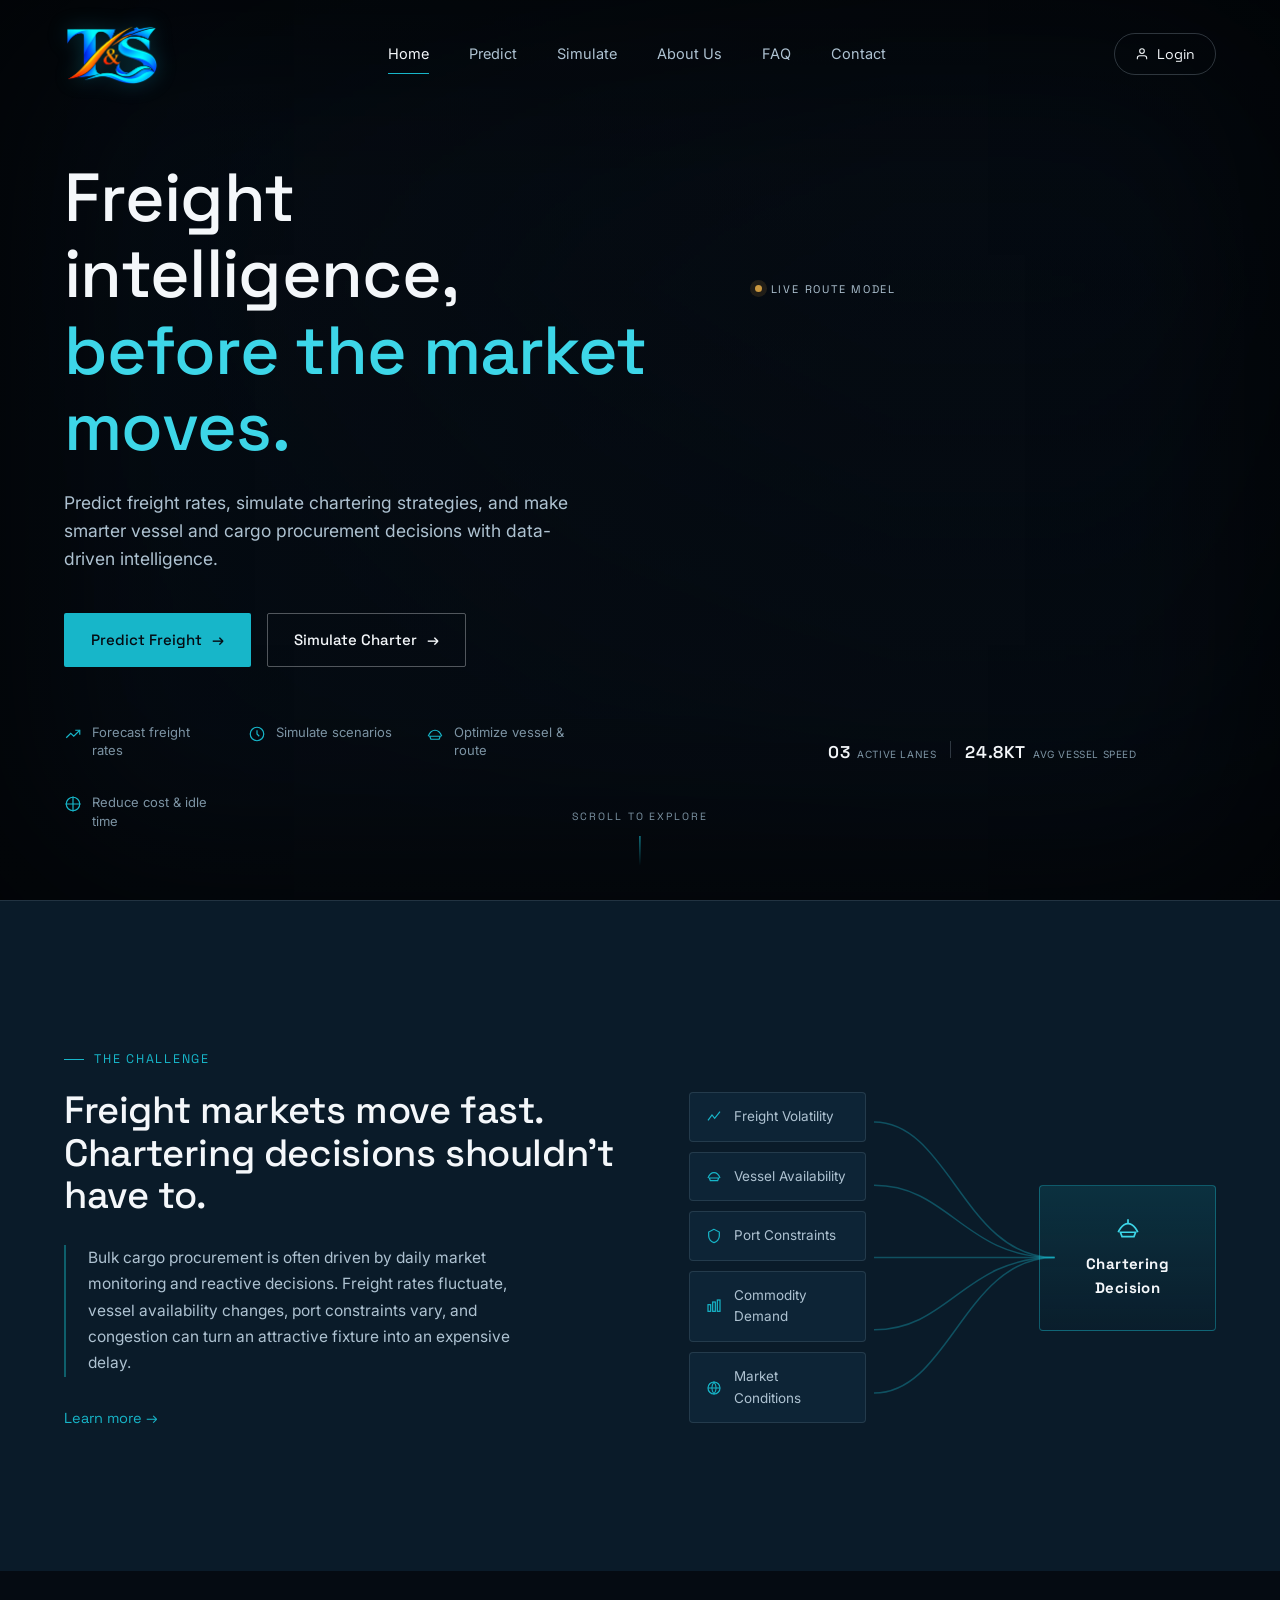
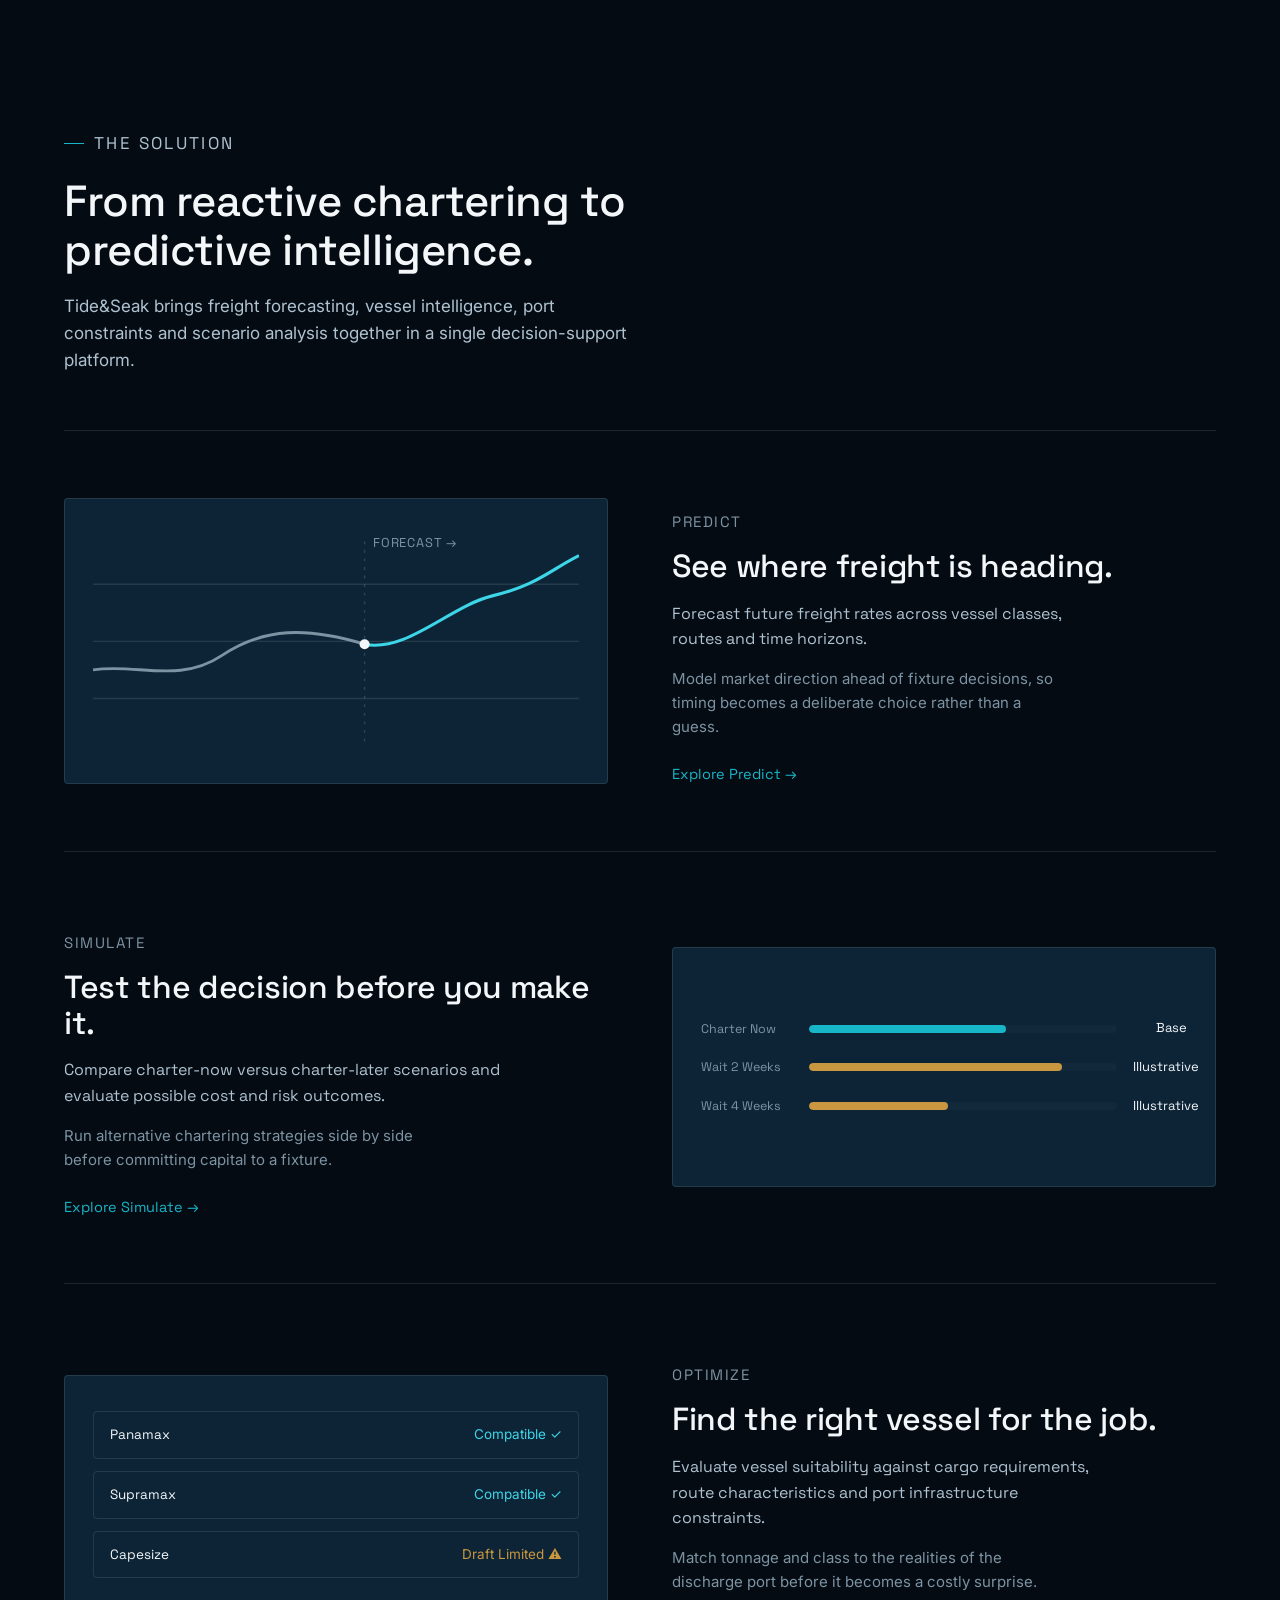
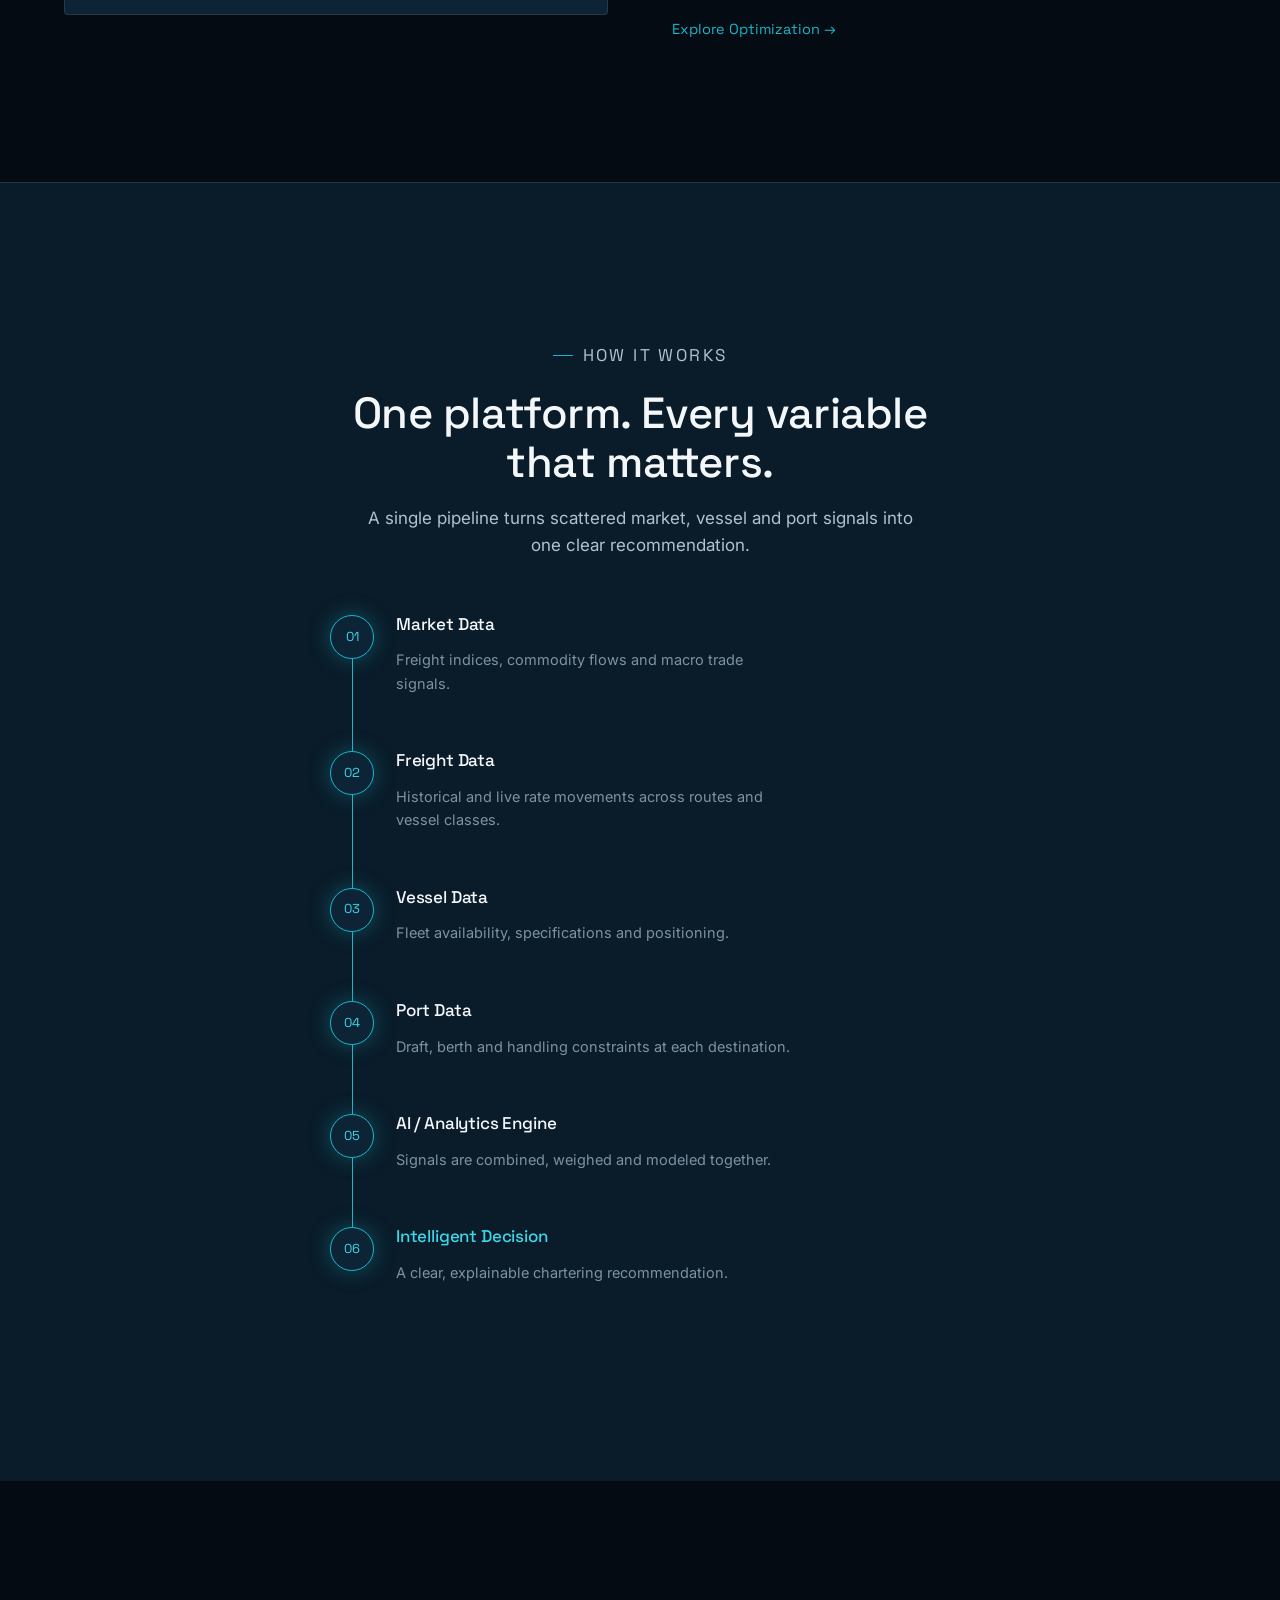
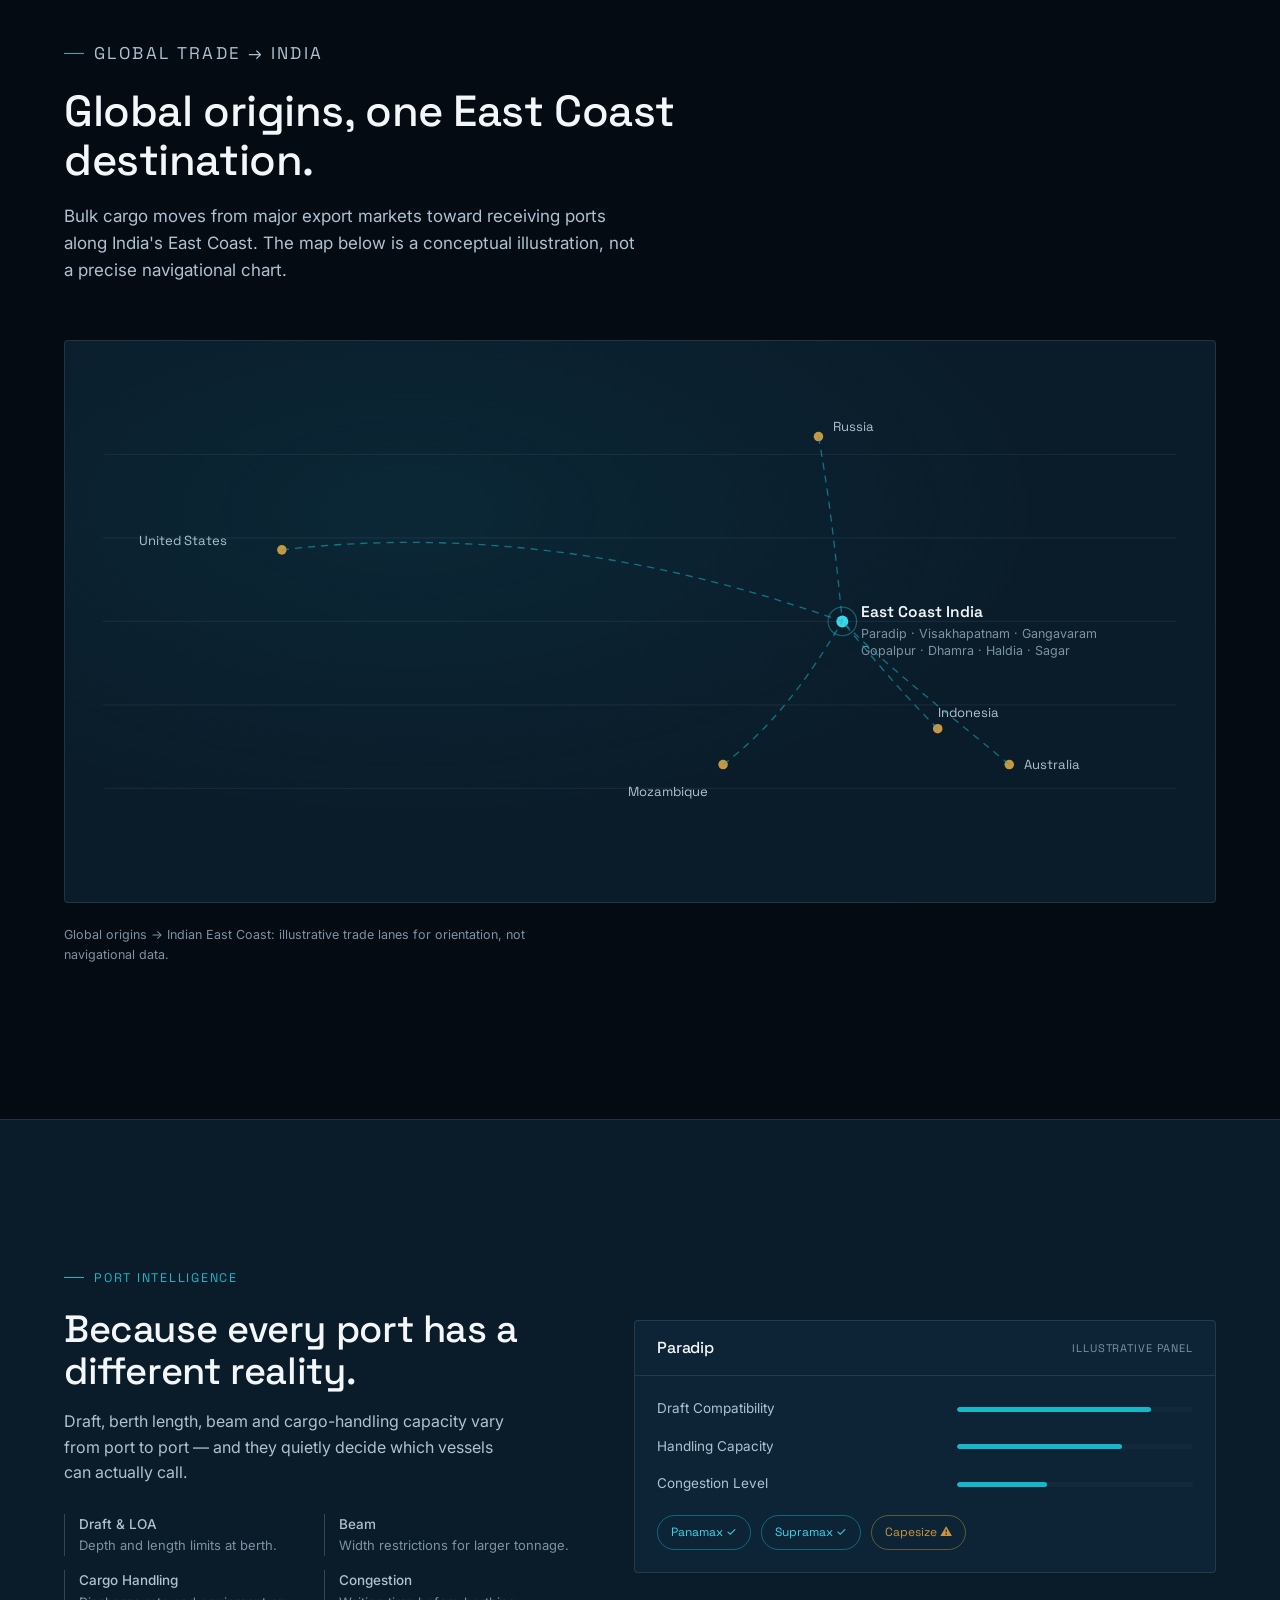
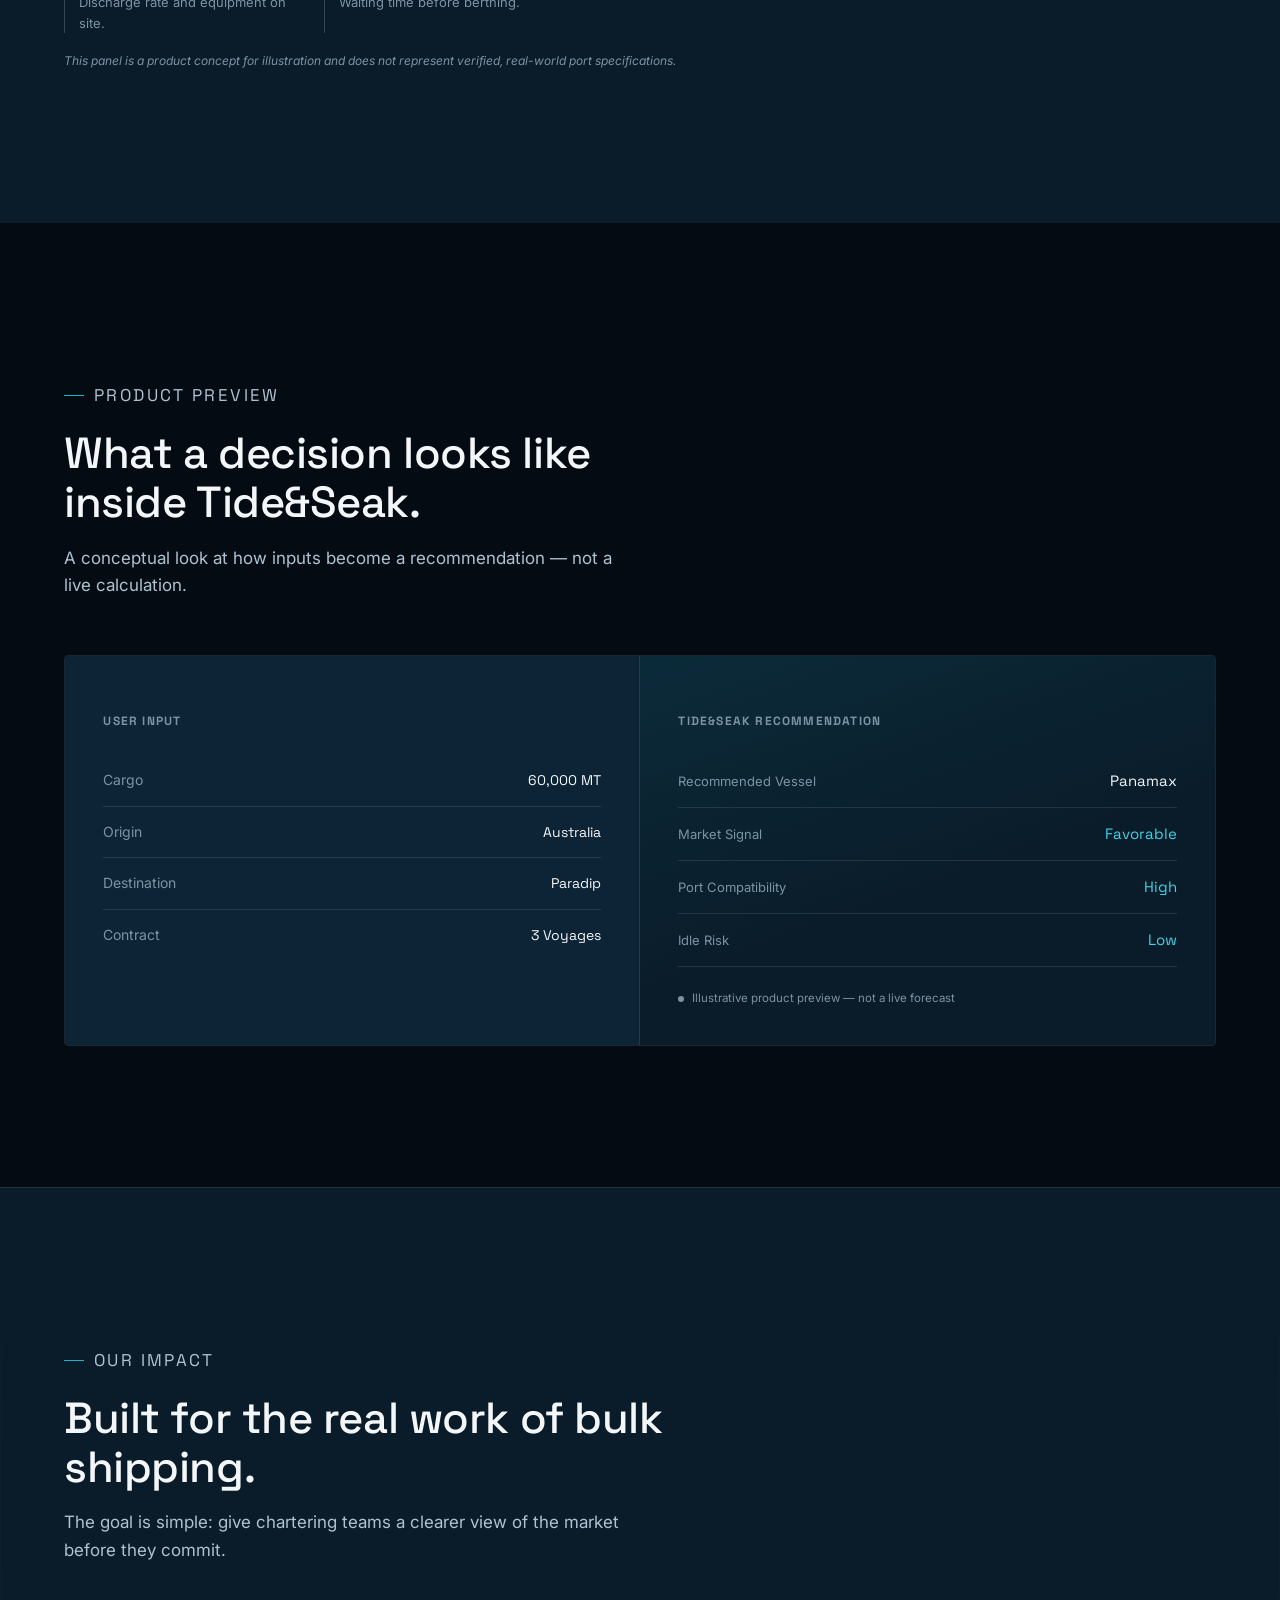
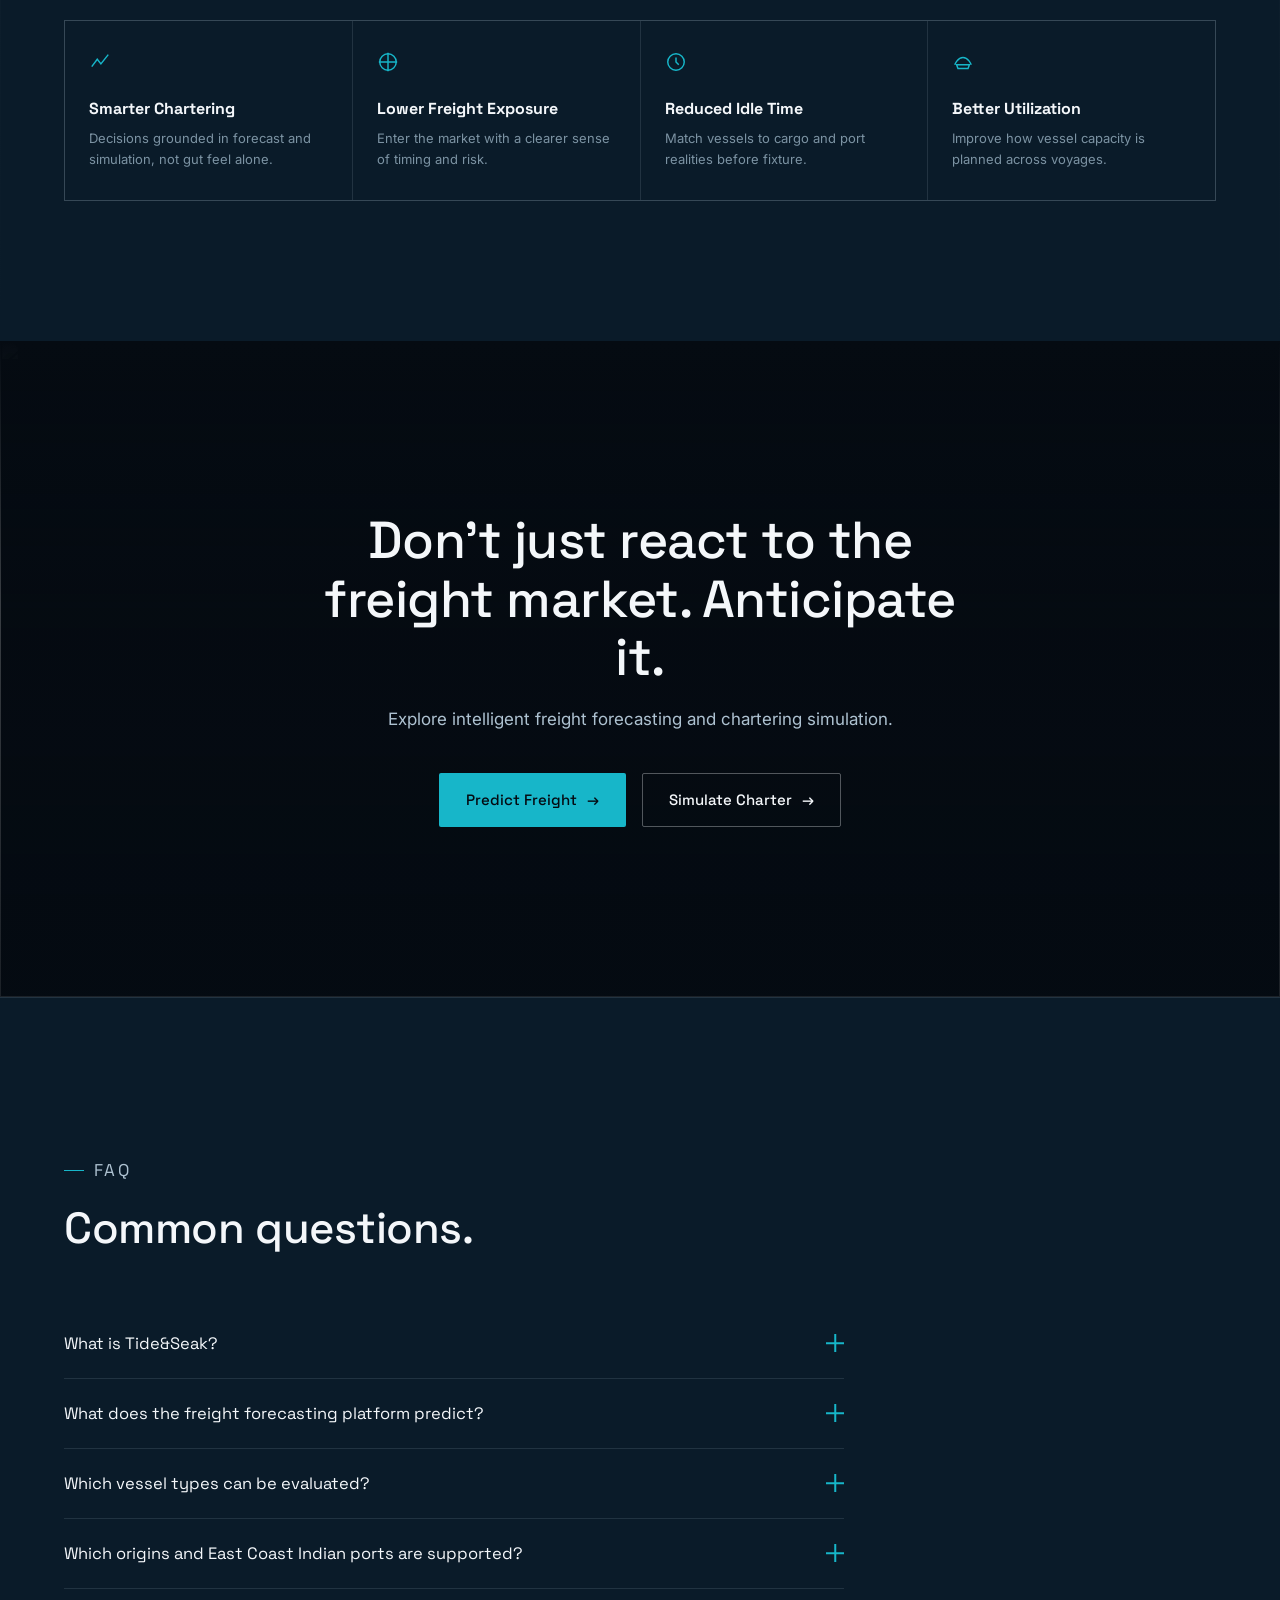
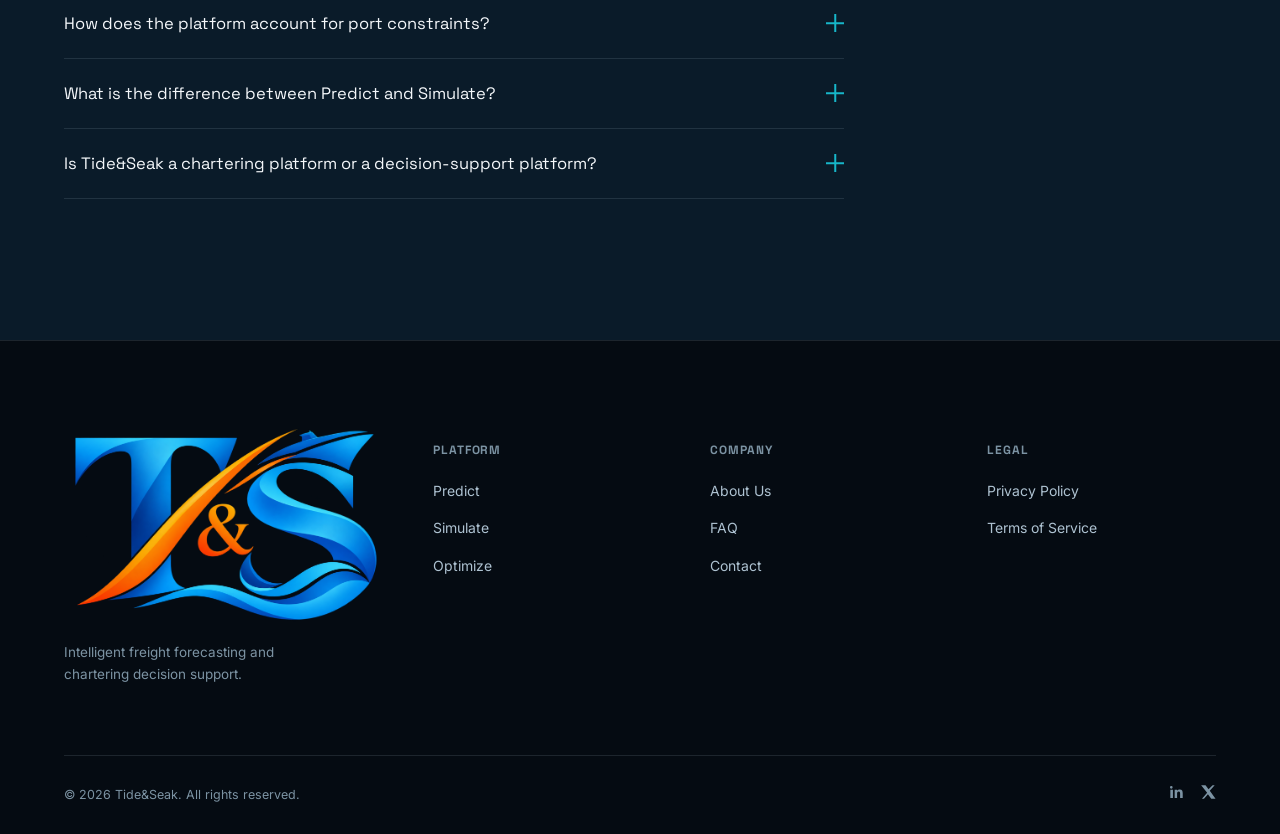
==== commit ac0691ad: "Removed .eyebrow" ====
--- a/index.html
+++ b/index.html
@@ -69,7 +69,7 @@
 
   <div class="wrap hero-inner">
     <div class="hero-content">
-      <p class="eyebrow">AI-Powered Freight Intelligence</p>
+      <!-- <p class="eyebrow">AI-Powered Freight Intelligence</p> -->
       <h1>Freight intelligence,<span class="accent-line">before the market moves.</span></h1>
       <p class="lede">Predict freight rates, simulate chartering strategies, and make smarter vessel and cargo procurement decisions with data-driven intelligence.</p>
 
--- a/css/style.css
+++ b/css/style.css
@@ -527,7 +527,7 @@
   box-shadow: 0 8px 24px rgba(0, 0, 0, 0.24);
 }
 .globe-tooltip.is-visible { display: block; }
-.globe-readout { position: absolute; right: 7%; bottom: 9%; display: flex; align-items: baseline; gap: 7px; color: var(--fog-dim); font-size: 10px; letter-spacing: 0.06em; text-transform: uppercase; }
+.globe-readout { position: absolute; right: 16%; bottom: -4%; display: flex; align-items: baseline; gap: 7px; color: var(--fog-dim); font-size: 10px; letter-spacing: 0.06em; text-transform: uppercase; }
 .globe-readout strong { color: var(--paper); font: 600 17px var(--font-display); }
 .globe-readout i { width: 1px; height: 17px; margin: 0 7px; background: var(--hairline-strong); }
 @keyframes globe-in { to { opacity: 1; transform: translateY(0) scale(1); } }
